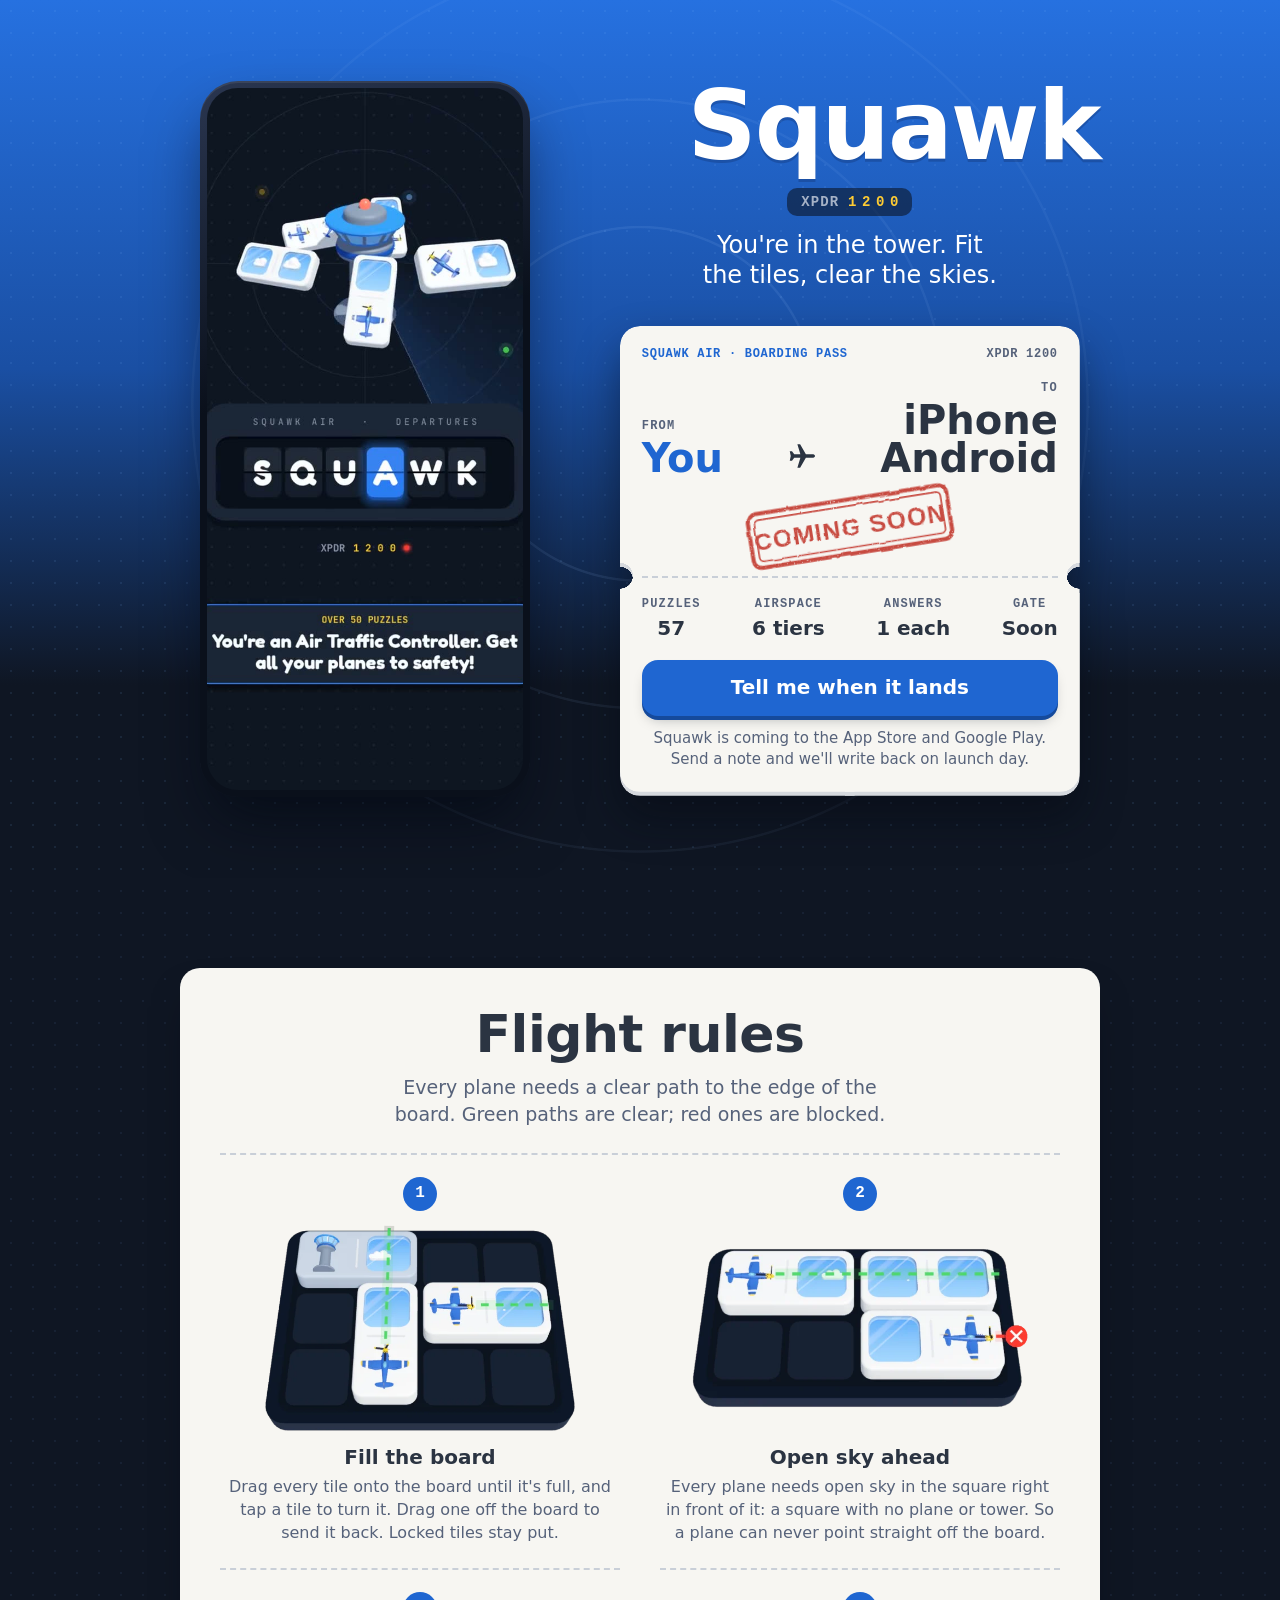
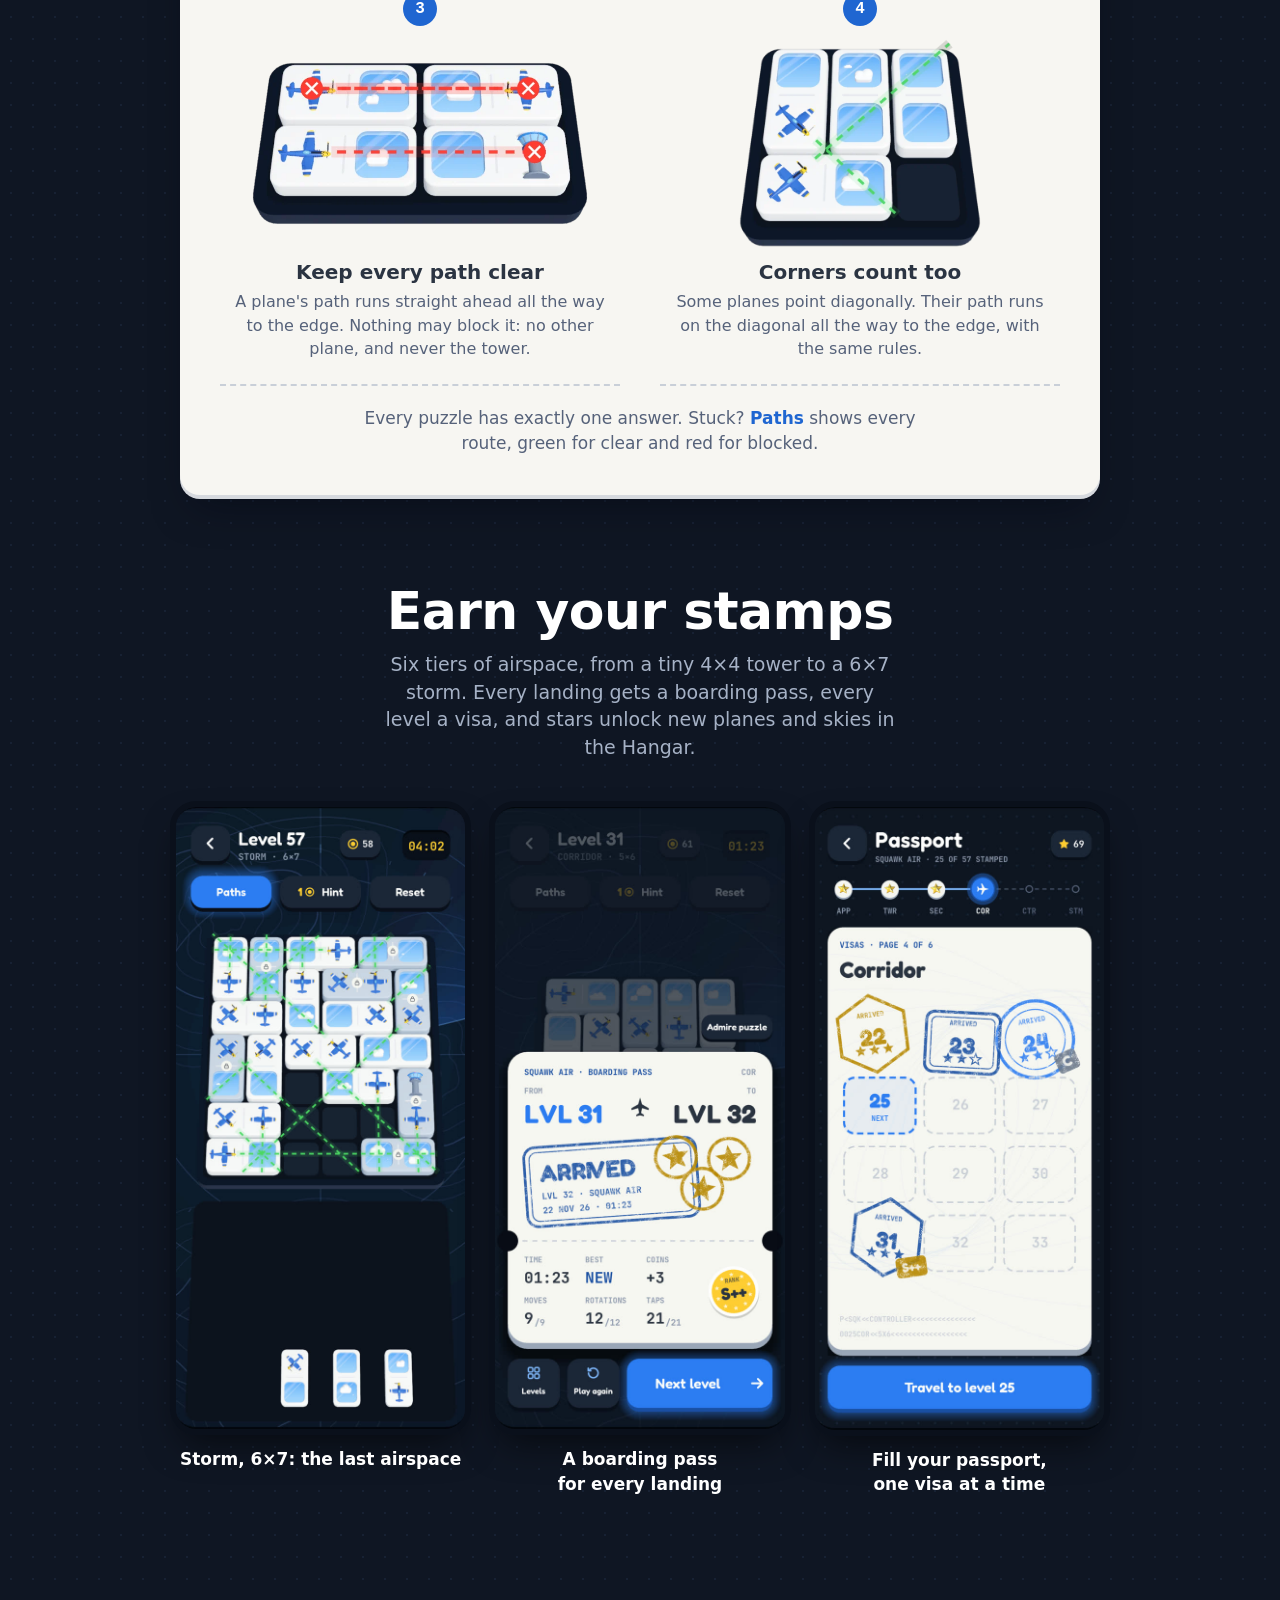
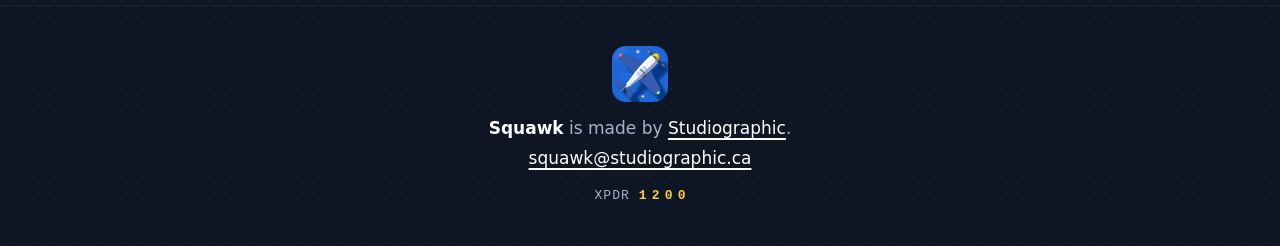
==== index.html @ 1af72576 "Add the Squawk landing page A Squawk Air boarding pass: the app preview playing in a phone, a ticket" ====
<!doctype html>
<html lang="en">
<head>
<meta charset="utf-8">
<meta name="viewport" content="width=device-width, initial-scale=1, viewport-fit=cover">
<title>Squawk · A calm logic puzzle about air traffic</title>
<meta name="description" content="You're the air traffic controller. Fit domino tiles onto the board so every plane has a clear path to the edge. 57 puzzles, each with exactly one answer. Coming soon to iPhone and Android.">
<meta name="theme-color" content="#2671e0">
<meta property="og:title" content="Squawk · Clear the skies">
<meta property="og:description" content="A calm logic puzzle about air traffic. Coming soon to iPhone and Android.">
<meta property="og:image" content="https://squawk.studiographic.ca/media/og.jpg">
<meta property="og:url" content="https://squawk.studiographic.ca/">
<meta name="twitter:card" content="summary_large_image">
<link rel="icon" type="image/png" href="media/favicon.png">
<link rel="apple-touch-icon" href="media/apple-touch-icon.png">
<link rel="preload" href="fonts/Fredoka.ttf" as="font" type="font/ttf" crossorigin>
<link rel="stylesheet" href="style.css?v=11">
<script src="app.js" defer></script>
<!-- Google Analytics (one property for studiographic.ca and its subdomains) -->
<script async src="https://www.googletagmanager.com/gtag/js?id=G-8T5HVX3NTQ"></script>
<script>
  window.dataLayer = window.dataLayer || [];
  function gtag(){dataLayer.push(arguments);}
  gtag('js', new Date());
  gtag('config', 'G-8T5HVX3NTQ');
</script>
</head>
<body>
<svg width="0" height="0" style="position:absolute" aria-hidden="true">
  <symbol id="plane" viewBox="0 0 24 24"><path d="M12 1.6c.9 0 1.4.9 1.4 2.2v5.1l8 4.6v2.2l-8-2.4v4.9l2.4 1.8v1.8L12 21l-3.8.8V20l2.4-1.8v-4.9l-8 2.4v-2.2l8-4.6V3.8c0-1.3.5-2.2 1.4-2.2z"/></symbol>
</svg>

<main>
  <section class="hero" aria-labelledby="title">
    <div class="hero-copy">
      <h1 id="title">Squawk</h1>
      <p class="xpdr" aria-label="Transponder 1200"><span class="xpdr-k">XPDR</span><span class="xpdr-code">1200</span></p>
      <p class="lede">You're in the tower. Fit the tiles, clear&nbsp;the&nbsp;skies.</p>
    </div>

    <figure class="phone">
      <video class="phone-screen" src="media/preview.mp4?v=3" poster="media/poster.jpg?v=3" width="592" height="1284" autoplay muted loop playsinline preload="metadata" aria-label="Squawk being played: tiles dragged onto the board until every plane has a clear path"></video>
    </figure>

    <div class="ticket-wrap">
    <article class="ticket" aria-labelledby="ticket-title">
      <header class="ticket-head">
        <h2 id="ticket-title">Squawk Air · Boarding pass</h2>
        <span>XPDR 1200</span>
      </header>

      <div class="route">
        <div>
          <span class="k">From</span>
          <b class="city">You</b>
        </div>
        <svg class="route-plane" aria-hidden="true"><use href="#plane"/></svg>
        <div class="to">
          <span class="k">To</span>
          <b class="city">iPhone<br>Android</b>
        </div>
      </div>

      <p class="stamp" aria-hidden="true">
        <svg viewBox="0 0 232 70" width="232" height="70">
          <defs>
            <filter id="ink" x="-5%" y="-10%" width="110%" height="120%">
              <feTurbulence type="fractalNoise" baseFrequency="0.85" numOctaves="2" seed="4" result="speck"/>
              <feColorMatrix in="speck" type="matrix" values="0 0 0 0 0  0 0 0 0 0  0 0 0 0 0  0 0 0 -4.5 3.9" result="holes"/>
              <feTurbulence type="fractalNoise" baseFrequency="0.05" numOctaves="2" seed="9" result="rough"/>
              <feDisplacementMap in="SourceGraphic" in2="rough" scale="3.5" xChannelSelector="R" yChannelSelector="G" result="wobble"/>
              <feTurbulence type="fractalNoise" baseFrequency="0.012" numOctaves="1" seed="2" result="pressure"/>
              <feColorMatrix in="pressure" type="matrix" values="0 0 0 0 0  0 0 0 0 0  0 0 0 0 0  0 0 0 1.2 0.6" result="weight"/>
              <feComposite in="wobble" in2="holes" operator="in" result="speckled"/>
              <feComposite in="speckled" in2="weight" operator="in"/>
            </filter>
          </defs>
          <g filter="url(#ink)" fill="none" stroke="#c8352c">
            <rect x="5" y="5" width="222" height="60" rx="9" stroke-width="4.5"/>
            <rect x="12" y="12" width="208" height="46" rx="5" stroke-width="1.8"/>
            <text x="116" y="45" text-anchor="middle" fill="#c8352c" stroke="none" font-family="Fredoka, sans-serif" font-weight="700" font-size="27" letter-spacing="1.5">COMING SOON</text>
          </g>
        </svg>
      </p>

      <dl class="facts">
        <div><dt>Puzzles</dt><dd>57</dd></div>
        <div><dt>Airspace</dt><dd>6 tiers</dd></div>
        <div><dt>Answers</dt><dd>1 each</dd></div>
        <div><dt>Gate</dt><dd>Soon</dd></div>
      </dl>

      <div class="stub">
        <a class="board-btn" href="mailto:squawk@studiographic.ca?subject=Tell%20me%20when%20Squawk%20lands">Tell me when it lands</a>
        <p>Squawk is coming to the App Store and Google Play. Send a note and we'll write back on launch day.</p>
      </div>
    </article>
    </div>
  </section>

  <section class="rules" aria-labelledby="rules-title">
    <div class="rules-card">
    <header class="rules-head">
      <h2 id="rules-title">Flight rules</h2>
    </header>
    <p class="rules-lede">Every plane needs a clear path to the edge of the board. Green paths are clear; red ones are blocked.</p>
    <ol>
      <li>
        <img src="media/howto1.webp?v=2" width="600" height="402" loading="lazy" alt="A small board with three dominoes placed: a locked tower tile, and two planes whose paths run green to the edge">
        <div><h3>Fill the board</h3><p>Drag every tile onto the board until it's full, and tap a tile to turn it. Drag one off the board to send it back. Locked tiles stay put.</p></div>
      </li>
      <li>
        <img src="media/howto2.webp?v=2" width="600" height="290" loading="lazy" alt="One plane with open sky ahead and a green path; another at the board's edge pointing straight off it, marked with a red cross">
        <div><h3>Open sky ahead</h3><p>Every plane needs open sky in the square right in front of it: a square with no plane or tower. So a plane can never point straight off the board.</p></div>
      </li>
      <li>
        <img src="media/howto3.webp?v=2" width="600" height="295" loading="lazy" alt="Two planes facing each other with red paths and crosses, and a plane whose path runs into the tower">
        <div><h3>Keep every path clear</h3><p>A plane's path runs straight ahead all the way to the edge. Nothing may block it: no other plane, and never the tower.</p></div>
      </li>
      <li>
        <img src="media/howto4.webp?v=2" width="600" height="515" loading="lazy" alt="Two planes pointing diagonally, their green paths crossing the board corner to corner">
        <div><h3>Corners count too</h3><p>Some planes point diagonally. Their path runs on the diagonal all the way to the edge, with the same rules.</p></div>
      </li>
    </ol>
    <p class="rules-foot">Every puzzle has exactly one answer. Stuck? <b>Paths</b> shows every route, green for clear and red for blocked.</p>
    </div>
  </section>

  <section class="screens" aria-labelledby="screens-title">
    <h2 id="screens-title">Earn your stamps</h2>
    <p class="screens-lede">Six tiers of airspace, from a tiny 4×4 tower to a 6×7 storm. Every landing gets a boarding pass, every level a visa, and stars unlock new planes and skies in the Hangar.</p>
    <ul>
      <li>
        <img src="media/03_storm.jpg" width="600" height="1290" loading="lazy" alt="Level 57, Storm, a full 6 by 7 board with every path shown in green">
        <p>Storm, 6×7: the last airspace</p>
      </li>
      <li>
        <img src="media/04_win.jpg" width="600" height="1290" loading="lazy" alt="A boarding pass stamped Arrived with three gold stars and a rank of S++">
        <p>A boarding pass for every landing</p>
      </li>
      <li>
        <img src="media/05_passport.jpg" width="600" height="1290" loading="lazy" alt="The passport open at the Corridor page, with visa stamps for the levels flown so far">
        <p>Fill your passport, one visa at a time</p>
      </li>
    </ul>
  </section>
</main>

<footer class="foot">
  <img src="media/icon-192.png" width="56" height="56" alt="">
  <p><b>Squawk</b> is made by <a href="https://studiographic.ca/">Studiographic</a>.</p>
  <p><a href="mailto:squawk@studiographic.ca">squawk@studiographic.ca</a></p>
  <p class="foot-xpdr" aria-label="Transponder 1200">XPDR <span>1200</span></p>
</footer>
</body>
</html>
---- style.css ----
@font-face {
  font-family: "Fredoka";
  src: url("fonts/Fredoka.ttf") format("truetype");
  font-weight: 300 700;
  font-display: swap;
}
@font-face {
  font-family: "JetBrains Mono";
  src: url("fonts/JetBrainsMono.ttf") format("truetype");
  font-weight: 100 800;
  font-display: swap;
}

:root {
  --sky: #2671e0;
  --sky-glow: #3b8af7;
  --deep: #1a4fa3;
  --night: #0f1623;
  --night-deep: #0a101b;
  --slab: #1c2638;
  --ivory: #f7f6f2;
  --ivory-edge: #d6d9de;
  --paper-ink: #2b3442;
  --paper-dim: #56627a;
  --paper-line: #c9cfd8;
  --blue-ink: #1f66d1;
  --text: #ffffff;
  --text-dim: #a6b2c6;
  --gold: #ffcc33;
  --stamp-red: #c8352c;

  --word: "Fredoka", ui-rounded, system-ui, sans-serif;
  --code: "JetBrains Mono", ui-monospace, monospace;
  --ease: cubic-bezier(0.16, 1, 0.3, 1);
  --gutter: clamp(18px, 5vw, 64px);
  color-scheme: dark;
}

* { box-sizing: border-box; }
html { -webkit-text-size-adjust: 100%; scrollbar-color: var(--slab) var(--night); }
body {
  margin: 0;
  font-family: var(--word);
  font-weight: 500;
  font-size: 1.0625rem;
  line-height: 1.45;
  color: var(--text);
  background:
    radial-gradient(rgba(128, 184, 255, 0.07) 1.4px, transparent 1.5px) 0 0 / 22px 22px,
    var(--night);
}
::selection { background: var(--gold); color: var(--night); }
h1, h2, h3, p, dl, dd, ol, ul, figure { margin: 0; padding: 0; }
img, video { display: block; max-width: 100%; height: auto; }
a { color: inherit; text-underline-offset: 0.22em; text-decoration-thickness: 1.5px; }
a:focus-visible { outline: 3px solid var(--gold); outline-offset: 4px; border-radius: 6px; }

/* ---------- Hero: sky over the radar, phone, ticket ---------- */

.hero {
  position: relative;
  display: grid;
  justify-items: center;
  padding: clamp(40px, 7vh, 72px) var(--gutter) clamp(56px, 9vh, 96px);
  background:
    radial-gradient(circle at 50% 46%, transparent 0 22%, rgba(160, 200, 255, 0.10) 22.1% 22.3%, transparent 22.4% 38%, rgba(160, 200, 255, 0.08) 38.1% 38.3%, transparent 38.4% 56%, rgba(160, 200, 255, 0.06) 56.1% 56.3%, transparent 56.4%),
    radial-gradient(rgba(128, 184, 255, 0.10) 1.4px, transparent 1.5px) 0 0 / 22px 22px,
    linear-gradient(180deg, var(--sky) 0%, var(--deep) 42%, var(--night) 78%);
  overflow: hidden;
}

.hero-copy { text-align: center; max-width: 30ch; }
h1 {
  font-size: clamp(3.75rem, 2.6rem + 5vw, 6rem);
  font-weight: 700;
  line-height: 0.95;
  letter-spacing: -0.02em;
  text-shadow: 0 3px 0 rgba(10, 30, 80, 0.25);
}
.lede {
  margin-top: 14px;
  font-size: clamp(1.25rem, 1.1rem + 0.6vw, 1.5rem);
  font-weight: 500;
  line-height: 1.25;
  text-wrap: balance;
}

.phone {
  margin-top: clamp(28px, 5vh, 44px);
  width: min(270px, 68vw);
  aspect-ratio: 592 / 1284;
  padding: 7px;
  border-radius: 38px;
  background: linear-gradient(160deg, #2a3650, var(--night-deep) 40%);
  box-shadow: 0 2px 0 rgba(255, 255, 255, 0.08) inset, 0 30px 60px -10px rgba(2, 6, 16, 0.6);
}
.phone-screen {
  width: 100%;
  height: 100%;
  object-fit: cover;
  border-radius: 31px;
  background: var(--night);
}

/* The ticket: the same Squawk Air boarding pass the game hands you after a win */
.ticket-wrap {
  position: relative;
  z-index: 1;
  width: min(100%, 460px);
  margin-top: -72px;
  filter: drop-shadow(0 4px 0 var(--ivory-edge)) drop-shadow(0 22px 22px rgba(2, 6, 16, 0.45));
}
.ticket {
  --notch-y: 62%;
  position: relative;
  padding: 20px 22px 22px;
  color: var(--paper-ink);
  background: var(--ivory);
  border-radius: 20px;
  -webkit-mask: radial-gradient(circle 13px at 0 var(--notch-y), transparent 98%, #000) left / 51% 100% no-repeat,
                radial-gradient(circle 13px at 100% var(--notch-y), transparent 98%, #000) right / 51% 100% no-repeat;
          mask: radial-gradient(circle 13px at 0 var(--notch-y), transparent 98%, #000) left / 51% 100% no-repeat,
                radial-gradient(circle 13px at 100% var(--notch-y), transparent 98%, #000) right / 51% 100% no-repeat;
}
.ticket-head {
  display: flex;
  justify-content: space-between;
  gap: 12px;
  white-space: nowrap;
  font-family: var(--code);
  font-size: 0.75rem;
  font-weight: 700;
  letter-spacing: 0.06em;
  text-transform: uppercase;
  color: var(--blue-ink);
}
.ticket-head h2 { font: inherit; }
.ticket-head span { color: var(--paper-dim); }

.route {
  display: grid;
  grid-template-columns: auto 1fr auto;
  align-items: end;
  gap: 12px;
  margin-top: 16px;
}
.k, .facts dt {
  display: block;
  font-family: var(--code);
  font-size: 0.75rem;
  font-weight: 700;
  letter-spacing: 0.1em;
  text-transform: uppercase;
  color: var(--paper-dim);
}
.city {
  display: block;
  margin-top: 4px;
  font-size: clamp(2rem, 1.6rem + 1.6vw, 2.5rem);
  font-weight: 700;
  line-height: 0.95;
  color: var(--blue-ink);
}
.to { text-align: right; }
.to .city { color: var(--paper-ink); }
.route-plane {
  justify-self: center;
  width: 30px;
  height: 30px;
  margin-bottom: 6px;
  fill: var(--paper-ink);
  transform: rotate(90deg);
}

.stamp {
  display: flex;
  justify-content: center;
  margin: 18px 0 -4px;
  pointer-events: none;
}
.stamp svg {
  display: block;
  width: 210px;
  height: auto;
  overflow: visible;
  transform: rotate(-9deg);
  opacity: 0.9;
  mix-blend-mode: multiply;
}

.facts {
  display: grid;
  grid-template-columns: 1fr 1fr;
  gap: 14px 14px;
  margin-top: 22px;
  padding-top: 18px;
  border-top: 2px dashed var(--paper-line);
}
.facts dd {
  margin-top: 2px;
  font-size: 1.25rem;
  font-weight: 600;
  line-height: 1.2;
  color: var(--paper-ink);
}
@media (min-width: 420px) {
  .facts { grid-template-columns: repeat(4, auto); justify-content: space-between; }
}

.stub { margin-top: 20px; }
.board-btn {
  display: flex;
  justify-content: center;
  align-items: center;
  gap: 10px;
  min-height: 56px;
  padding: 12px 20px;
  border-radius: 16px;
  background: var(--blue-ink);
  color: #fff;
  font-size: 1.25rem;
  font-weight: 600;
  text-decoration: none;
  box-shadow: 0 4px 0 #154a9c, 0 8px 14px -6px rgba(15, 22, 35, 0.35);
  transition: transform 220ms var(--ease), box-shadow 220ms var(--ease), background-color 220ms var(--ease);
}
.board-btn:hover { background: #2a73e0; }
.board-btn:active { transform: translateY(3px); box-shadow: 0 1px 0 #154a9c, 0 3px 8px -6px rgba(15, 22, 35, 0.35); }
.board-btn:focus-visible { outline-color: var(--blue-ink); }
.stub p {
  margin-top: 12px;
  font-size: 0.9375rem;
  line-height: 1.4;
  color: var(--paper-dim);
  text-wrap: pretty;
}

/* ---------- Flight rules ---------- */

.rules, .screens {
  padding: clamp(64px, 10vh, 112px) var(--gutter) 0;
  max-width: 1120px;
  margin: 0 auto;
}
.rules h2, .screens h2 {
  font-size: clamp(2.25rem, 1.8rem + 2vw, 3.25rem);
  font-weight: 700;
  line-height: 1;
  letter-spacing: -0.01em;
}
.rules-lede, .screens-lede {
  margin-top: 14px;
  max-width: 44ch;
  font-size: 1.1875rem;
  color: var(--text-dim);
  text-wrap: pretty;
}

/* The flight rules ride on the same ivory stock as the ticket */
.rules-card {
  max-width: 920px;
  padding: clamp(22px, 4vw, 40px);
  border-radius: 20px;
  background: var(--ivory);
  color: var(--paper-ink);
  box-shadow: 0 4px 0 var(--ivory-edge), 0 22px 40px -16px rgba(2, 6, 16, 0.55);
}
.rules-card { text-align: center; }
.rules-head {
  display: flex;
  justify-content: center;
}
.rules-card .rules-lede { margin-inline: auto; color: var(--paper-dim); }
.rules ol {
  list-style: none;
  counter-reset: rule;
  display: grid;
  margin-top: 24px;
  border-top: 2px dashed var(--paper-line);
}
.rules li {
  counter-increment: rule;
  position: relative;
  display: grid;
  grid-template-rows: auto auto 1fr;
  justify-items: center;
  align-content: start;
  row-gap: 12px;
  padding: 22px 0 24px;
  border-bottom: 2px dashed var(--paper-line);
}
.rules li::before {
  content: counter(rule);
  display: grid;
  place-items: center;
  width: 34px;
  height: 34px;
  border-radius: 50%;
  background: var(--blue-ink);
  color: #fff;
  font-family: var(--code);
  font-weight: 700;
  font-size: 1rem;
}
/* Every board sits in the same size box, so titles line up across a row */
.rules li img {
  width: 100%;
  max-width: 300px;
  height: 180px;
  object-fit: contain;
  object-position: center;
}
.rules li div { max-width: 36ch; }
.rules h3 { font-size: 1.25rem; font-weight: 600; line-height: 1.2; color: var(--paper-ink); }
.rules li p { margin-top: 6px; color: var(--paper-dim); font-size: 1rem; text-wrap: pretty; }
.rules-foot { margin: 20px auto 0; max-width: 56ch; color: var(--paper-dim); }
.rules-foot b { color: var(--blue-ink); font-weight: 600; }

/* ---------- Screens ---------- */

.screens ul {
  list-style: none;
  display: grid;
  grid-auto-flow: column;
  grid-auto-columns: min(66vw, 260px);
  gap: 18px;
  margin: 32px calc(var(--gutter) * -1) 0;
  padding: 0 var(--gutter) 8px;
  overflow-x: auto;
  scroll-snap-type: x mandatory;
  scroll-padding-inline: var(--gutter);
  scrollbar-width: none;
}
.screens ul::-webkit-scrollbar { display: none; }
.screens li { scroll-snap-align: start; }
.screens img {
  width: 100%;
  border-radius: 26px;
  border: 6px solid var(--night-deep);
  box-shadow: 0 18px 36px -12px rgba(0, 0, 0, 0.6);
}
.screens li p { margin-top: 12px; font-weight: 600; text-wrap: balance; }

/* ---------- Footer ---------- */

.foot {
  display: grid;
  justify-items: center;
  gap: 6px;
  margin-top: clamp(72px, 12vh, 128px);
  padding: 40px var(--gutter) calc(40px + env(safe-area-inset-bottom));
  text-align: center;
  color: var(--text-dim);
  border-top: 1px solid var(--slab);
}
.foot img { border-radius: 14px; margin-bottom: 8px; }
.foot b { color: var(--text); font-weight: 600; }
.foot a { color: var(--text); }

/* ---------- Wider screens: phone left, ticket right ---------- */

@media (min-width: 900px) {
  .hero {
    grid-template-columns: auto minmax(0, 460px);
    grid-template-rows: auto 1fr;
    justify-content: center;
    align-items: start;
    column-gap: clamp(48px, 7vw, 112px);
    padding-top: clamp(56px, 9vh, 96px);
  }
  .phone { grid-column: 1; grid-row: 1 / 3; margin-top: 0; width: min(330px, 30vw); }
  .hero-copy { grid-column: 2; justify-self: center; text-align: center; align-self: end; }
  .ticket-wrap { grid-column: 2; margin-top: 36px; }

  .rules ol { grid-template-columns: 1fr 1fr; column-gap: 40px; }
  .rules li img { height: 210px; max-width: 340px; }

  .screens ul { grid-auto-flow: initial; grid-template-columns: repeat(3, 1fr); max-width: 940px; margin: 40px auto 0; padding: 0; overflow: visible; }
}

/* ---------- Motion: the stamp thumps down once ---------- */

.js .ticket.pre .stamp svg { opacity: 0; transform: rotate(-16deg) scale(1.7); }
.js .ticket.stamped .stamp svg {
  animation: thump 520ms var(--ease) both;
}
@keyframes thump {
  0%   { opacity: 0; transform: rotate(-16deg) scale(1.7); filter: blur(2px); }
  55%  { opacity: 0.95; transform: rotate(-8deg) scale(0.96); filter: blur(0); }
  100% { opacity: 0.88; transform: rotate(-9deg) scale(1); }
}
.js .ticket.stamped { animation: jolt 380ms 260ms var(--ease) both; }
@keyframes jolt {
  0% { translate: 0 0; } 30% { translate: 0 3px; } 100% { translate: 0 0; }
}

@media (prefers-reduced-motion: reduce) {
  .js .ticket.pre .stamp svg { opacity: 0.88; transform: rotate(-9deg); }
  .js .ticket.stamped, .js .ticket.stamped .stamp svg { animation: none; }
  .board-btn { transition: none; }
}

/* ---------- Everything reads centered ---------- */
.stub p, .facts div { text-align: center; }
.screens { text-align: center; }
.screens-lede { margin-inline: auto; }
.rules-card { margin-inline: auto; }

/* Transponder readout under the title, as on the game's title screen */
.xpdr {
  display: inline-flex;
  align-items: center;
  gap: 0.7em;
  margin-top: 16px;
  padding: 7px 14px;
  border-radius: 10px;
  background: rgba(10, 16, 27, 0.55);
  font-family: var(--code);
  font-size: 0.875rem;
  font-weight: 700;
  line-height: 1;
}
.xpdr-k { color: var(--text-dim); letter-spacing: 0.08em; margin-right: -0.08em; }
/* Wide tracking leaves a gap after the last digit: pull it back so the chip stays centered */
.xpdr-code { color: var(--gold); letter-spacing: 0.4em; margin-right: -0.4em; }
.lede { margin-top: 14px; }
.foot-xpdr { white-space: nowrap; margin-top: 10px; font-family: var(--code); font-size: 0.8125rem; letter-spacing: 0.08em; }
.foot-xpdr span { color: var(--gold); font-weight: 700; letter-spacing: 0.4em; margin-right: -0.4em; }
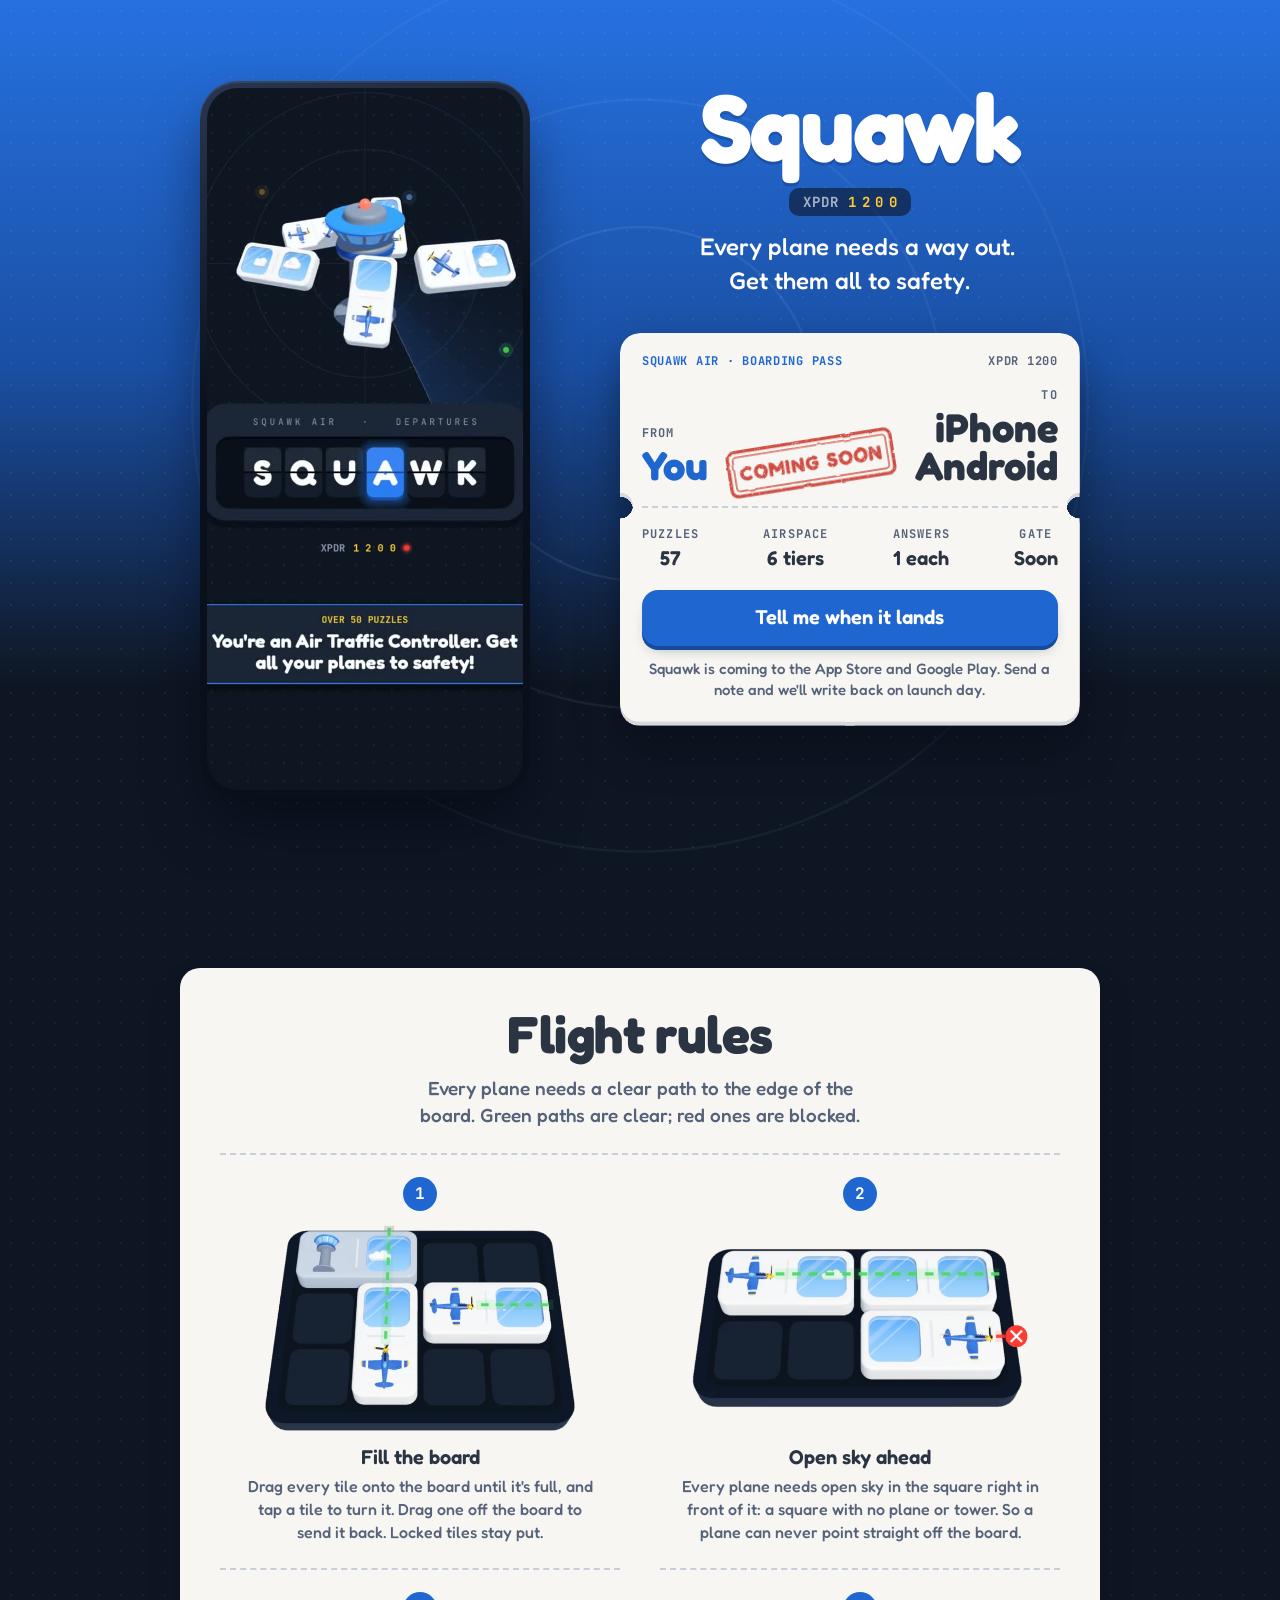
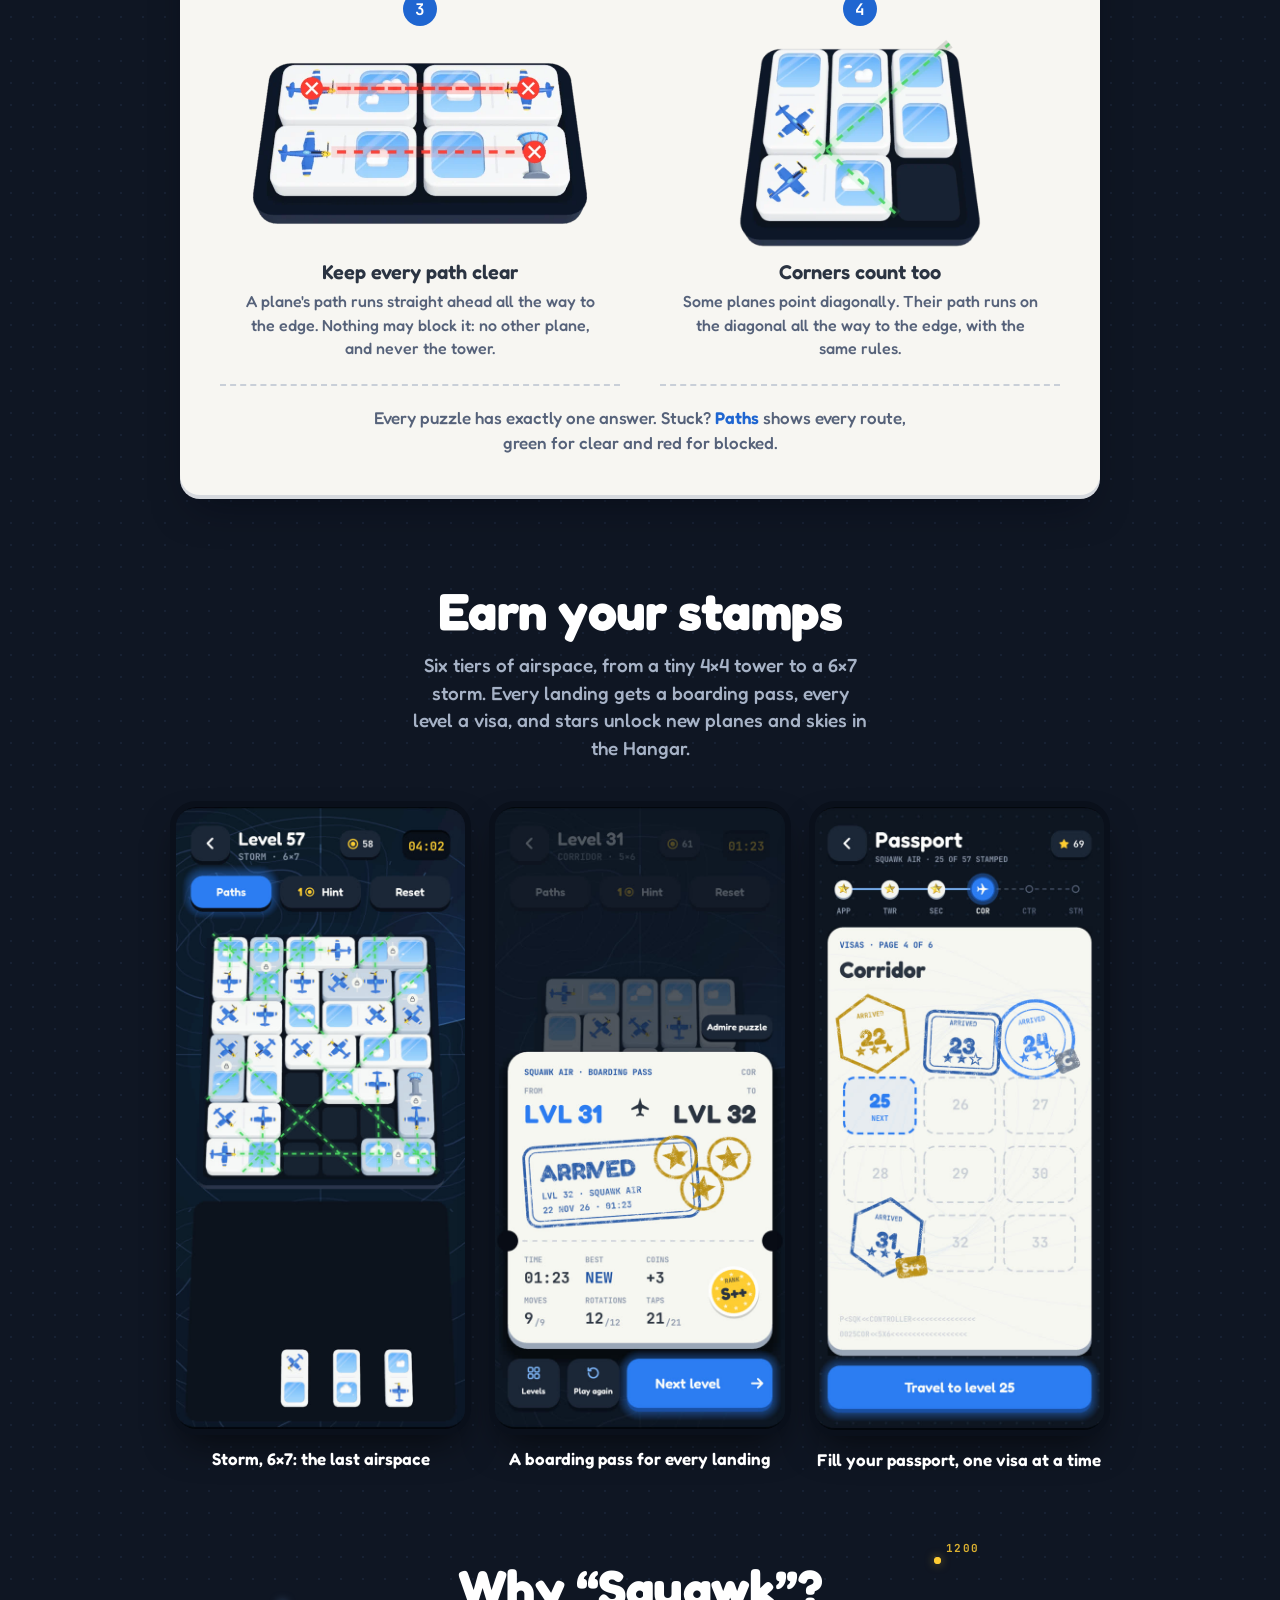
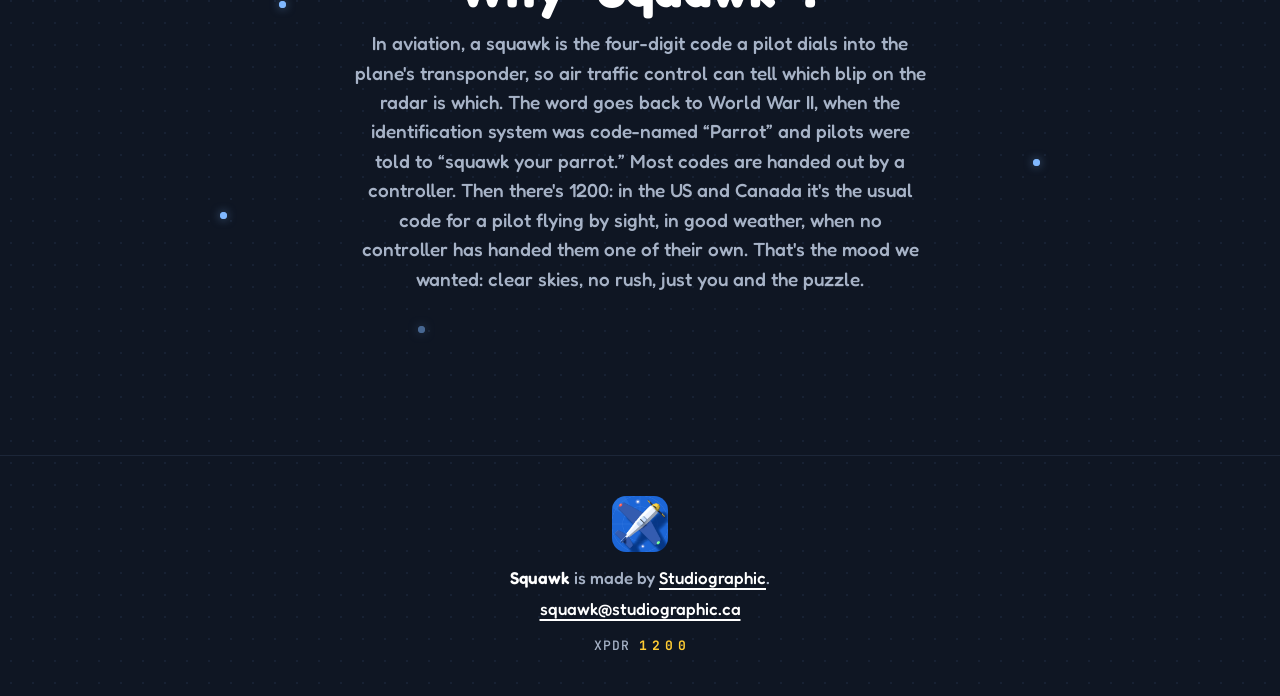
==== commit d1c88f1f: "Add a Why Squawk section with radar blips Explains the name, the WWII Parrot origin and code 1200 (c" ====
--- a/index.html
+++ b/index.html
@@ -14,7 +14,7 @@
 <link rel="icon" type="image/png" href="media/favicon.png">
 <link rel="apple-touch-icon" href="media/apple-touch-icon.png">
 <link rel="preload" href="fonts/Fredoka.ttf" as="font" type="font/ttf" crossorigin>
-<link rel="stylesheet" href="style.css?v=11">
+<link rel="stylesheet" href="style.css?v=18">
 <script src="app.js" defer></script>
 <!-- Google Analytics (one property for studiographic.ca and its subdomains) -->
 <script async src="https://www.googletagmanager.com/gtag/js?id=G-8T5HVX3NTQ"></script>
@@ -35,14 +35,14 @@
     <div class="hero-copy">
       <h1 id="title">Squawk</h1>
       <p class="xpdr" aria-label="Transponder 1200"><span class="xpdr-k">XPDR</span><span class="xpdr-code">1200</span></p>
-      <p class="lede">You're in the tower. Fit the tiles, clear&nbsp;the&nbsp;skies.</p>
+      <p class="lede"><span class="nw">Every plane needs a way out.</span> <span class="nw">Get them all to safety.</span></p>
     </div>
 
     <figure class="phone">
       <video class="phone-screen" src="media/preview.mp4?v=3" poster="media/poster.jpg?v=3" width="592" height="1284" autoplay muted loop playsinline preload="metadata" aria-label="Squawk being played: tiles dragged onto the board until every plane has a clear path"></video>
     </figure>
 
-    <div class="ticket-wrap">
+    <div class="ticket-wrap" data-impeccable-ignore="hard-offset-shadow">
     <article class="ticket" aria-labelledby="ticket-title">
       <header class="ticket-head">
         <h2 id="ticket-title">Squawk Air · Boarding pass</h2>
@@ -54,34 +54,35 @@
           <span class="k">From</span>
           <b class="city">You</b>
         </div>
-        <svg class="route-plane" aria-hidden="true"><use href="#plane"/></svg>
+        <div class="route-mid">
+          <svg class="route-plane" aria-hidden="true"><use href="#plane"/></svg>
+          <p class="stamp" aria-hidden="true">
+            <svg viewBox="0 0 232 70" width="232" height="70">
+              <defs>
+                <filter id="ink" x="-5%" y="-10%" width="110%" height="120%">
+                  <feTurbulence type="fractalNoise" baseFrequency="0.85" numOctaves="2" seed="4" result="speck"/>
+                  <feColorMatrix in="speck" type="matrix" values="0 0 0 0 0  0 0 0 0 0  0 0 0 0 0  0 0 0 -4.5 3.9" result="holes"/>
+                  <feTurbulence type="fractalNoise" baseFrequency="0.05" numOctaves="2" seed="9" result="rough"/>
+                  <feDisplacementMap in="SourceGraphic" in2="rough" scale="3.5" xChannelSelector="R" yChannelSelector="G" result="wobble"/>
+                  <feTurbulence type="fractalNoise" baseFrequency="0.012" numOctaves="1" seed="2" result="pressure"/>
+                  <feColorMatrix in="pressure" type="matrix" values="0 0 0 0 0  0 0 0 0 0  0 0 0 0 0  0 0 0 1.2 0.6" result="weight"/>
+                  <feComposite in="wobble" in2="holes" operator="in" result="speckled"/>
+                  <feComposite in="speckled" in2="weight" operator="in"/>
+                </filter>
+              </defs>
+              <g filter="url(#ink)" fill="none" stroke="#c8352c">
+                <rect x="5" y="5" width="222" height="60" rx="9" stroke-width="4.5"/>
+                <rect x="12" y="12" width="208" height="46" rx="5" stroke-width="1.8"/>
+                <text x="116" y="45" text-anchor="middle" fill="#c8352c" stroke="none" font-family="Fredoka, sans-serif" font-weight="700" font-size="27" letter-spacing="1.5">COMING SOON</text>
+              </g>
+            </svg>
+          </p>
+        </div>
         <div class="to">
           <span class="k">To</span>
           <b class="city">iPhone<br>Android</b>
         </div>
       </div>
-
-      <p class="stamp" aria-hidden="true">
-        <svg viewBox="0 0 232 70" width="232" height="70">
-          <defs>
-            <filter id="ink" x="-5%" y="-10%" width="110%" height="120%">
-              <feTurbulence type="fractalNoise" baseFrequency="0.85" numOctaves="2" seed="4" result="speck"/>
-              <feColorMatrix in="speck" type="matrix" values="0 0 0 0 0  0 0 0 0 0  0 0 0 0 0  0 0 0 -4.5 3.9" result="holes"/>
-              <feTurbulence type="fractalNoise" baseFrequency="0.05" numOctaves="2" seed="9" result="rough"/>
-              <feDisplacementMap in="SourceGraphic" in2="rough" scale="3.5" xChannelSelector="R" yChannelSelector="G" result="wobble"/>
-              <feTurbulence type="fractalNoise" baseFrequency="0.012" numOctaves="1" seed="2" result="pressure"/>
-              <feColorMatrix in="pressure" type="matrix" values="0 0 0 0 0  0 0 0 0 0  0 0 0 0 0  0 0 0 1.2 0.6" result="weight"/>
-              <feComposite in="wobble" in2="holes" operator="in" result="speckled"/>
-              <feComposite in="speckled" in2="weight" operator="in"/>
-            </filter>
-          </defs>
-          <g filter="url(#ink)" fill="none" stroke="#c8352c">
-            <rect x="5" y="5" width="222" height="60" rx="9" stroke-width="4.5"/>
-            <rect x="12" y="12" width="208" height="46" rx="5" stroke-width="1.8"/>
-            <text x="116" y="45" text-anchor="middle" fill="#c8352c" stroke="none" font-family="Fredoka, sans-serif" font-weight="700" font-size="27" letter-spacing="1.5">COMING SOON</text>
-          </g>
-        </svg>
-      </p>
 
       <dl class="facts">
         <div><dt>Puzzles</dt><dd>57</dd></div>
@@ -91,7 +92,7 @@
       </dl>
 
       <div class="stub">
-        <a class="board-btn" href="mailto:squawk@studiographic.ca?subject=Tell%20me%20when%20Squawk%20lands">Tell me when it lands</a>
+        <a class="board-btn" data-impeccable-ignore="hard-offset-shadow" href="mailto:squawk@studiographic.ca?subject=Tell%20me%20when%20Squawk%20lands">Tell me when it lands</a>
         <p>Squawk is coming to the App Store and Google Play. Send a note and we'll write back on launch day.</p>
       </div>
     </article>
@@ -99,7 +100,7 @@
   </section>
 
   <section class="rules" aria-labelledby="rules-title">
-    <div class="rules-card">
+    <div class="rules-card" data-impeccable-ignore="hard-offset-shadow cramped-padding">
     <header class="rules-head">
       <h2 id="rules-title">Flight rules</h2>
     </header>
@@ -144,6 +145,17 @@
       </li>
     </ul>
   </section>
+  <section class="why" aria-labelledby="why-title">
+    <div class="why-blips" aria-hidden="true">
+      <span class="blip" data-impeccable-ignore="dark-glow" style="--x:9%;--y:3%;--xw:14%;--yw:22%;--d:0s"></span>
+      <span class="blip blip-gold" data-impeccable-ignore="dark-glow" style="--x:84%;--y:5%;--xw:80%;--yw:12%;--d:1.2s"><span class="blip-tag">1200</span></span>
+      <span class="blip" data-impeccable-ignore="dark-glow" style="--x:20%;--y:97%;--xw:8%;--yw:70%;--d:2.1s"></span>
+      <span class="blip" data-impeccable-ignore="dark-glow" style="--x:70%;--y:99%;--xw:90%;--yw:58%;--d:0.6s"></span>
+      <span class="blip blip-faint" data-impeccable-ignore="dark-glow" style="--x:46%;--y:2%;--xw:28%;--yw:96%;--d:2.8s"></span>
+    </div>
+    <h2 id="why-title">Why &ldquo;Squawk&rdquo;?</h2>
+    <p class="why-text">In aviation, a squawk is the four-digit code a pilot dials into the plane's transponder, so air traffic control can tell which blip on the radar is which. The word goes back to World War&nbsp;II, when the identification system was code-named &ldquo;Parrot&rdquo; and pilots were told to &ldquo;squawk your parrot.&rdquo; Most codes are handed out by a controller. Then there's 1200: in the US and Canada it's the usual code for a pilot flying by sight, in good weather, when no controller has handed them one of their own. That's the mood we wanted: clear skies, no rush, just you and the&nbsp;puzzle.</p>
+  </section>
 </main>
 
 <footer class="foot">
--- a/style.css
+++ b/style.css
@@ -81,7 +81,7 @@
   margin-top: 14px;
   font-size: clamp(1.25rem, 1.1rem + 0.6vw, 1.5rem);
   font-weight: 500;
-  line-height: 1.25;
+  line-height: 1.4;
   text-wrap: balance;
 }
 
@@ -107,7 +107,7 @@
   position: relative;
   z-index: 1;
   width: min(100%, 460px);
-  margin-top: -72px;
+  margin-top: clamp(32px, 5vh, 44px);
   filter: drop-shadow(0 4px 0 var(--ivory-edge)) drop-shadow(0 22px 22px rgba(2, 6, 16, 0.45));
 }
 .ticket {
@@ -163,8 +163,13 @@
 }
 .to { text-align: right; }
 .to .city { color: var(--paper-ink); }
+.route-mid {
+  position: relative;
+  display: grid;
+  justify-items: center;
+}
 .route-plane {
-  justify-self: center;
+  visibility: hidden; /* the stamp takes the plane's place */
   width: 30px;
   height: 30px;
   margin-bottom: 6px;
@@ -173,14 +178,16 @@
 }
 
 .stamp {
-  display: flex;
-  justify-content: center;
-  margin: 18px 0 -4px;
+  position: absolute;
+  z-index: 1;
+  left: 50%;
+  top: calc(100% - 21px);
+  translate: -50% -50%;
   pointer-events: none;
 }
 .stamp svg {
   display: block;
-  width: 210px;
+  width: clamp(132px, 36vw, 172px);
   height: auto;
   overflow: visible;
   transform: rotate(-9deg);
@@ -237,18 +244,18 @@
 
 /* ---------- Flight rules ---------- */
 
-.rules, .screens {
+.rules, .screens, .why {
   padding: clamp(64px, 10vh, 112px) var(--gutter) 0;
   max-width: 1120px;
   margin: 0 auto;
 }
-.rules h2, .screens h2 {
+.rules h2, .screens h2, .why h2 {
   font-size: clamp(2.25rem, 1.8rem + 2vw, 3.25rem);
   font-weight: 700;
   line-height: 1;
   letter-spacing: -0.01em;
 }
-.rules-lede, .screens-lede {
+.rules-lede, .screens-lede, .why-text {
   margin-top: 14px;
   max-width: 44ch;
   font-size: 1.1875rem;
@@ -402,7 +409,8 @@
 
 /* ---------- Everything reads centered ---------- */
 .stub p, .facts div { text-align: center; }
-.screens { text-align: center; }
+.screens, .why { text-align: center; }
+.why-text { max-width: 52ch; margin-inline: auto; line-height: 1.55; }
 .screens-lede { margin-inline: auto; }
 .rules-card { margin-inline: auto; }
 
@@ -426,3 +434,51 @@
 .lede { margin-top: 14px; }
 .foot-xpdr { white-space: nowrap; margin-top: 10px; font-family: var(--code); font-size: 0.8125rem; letter-spacing: 0.08em; }
 .foot-xpdr span { color: var(--gold); font-weight: 700; letter-spacing: 0.4em; margin-right: -0.4em; }
+@media (min-width: 360px) { .nw { white-space: nowrap; } }
+
+/* ---------- Why Squawk: a few contacts on the scope ---------- */
+.why { position: relative; isolation: isolate; padding-bottom: clamp(36px, 6vh, 64px); }
+.why-blips { position: absolute; inset: clamp(24px, 4vh, 48px) var(--gutter) 0; z-index: -1; pointer-events: none; }
+.blip {
+  position: absolute;
+  left: var(--x);
+  top: var(--y);
+  width: 7px;
+  height: 7px;
+  margin: -3.5px 0 0 -3.5px;
+  border-radius: 50%;
+  background: #80b8ff;
+  color: #80b8ff;
+  box-shadow: 0 0 10px rgba(128, 184, 255, 0.55);
+}
+.blip::after {
+  content: "";
+  position: absolute;
+  inset: 0;
+  border-radius: 50%;
+  border: 1px solid currentColor;
+  animation: ping 4s var(--d, 0s) infinite cubic-bezier(0.16, 1, 0.3, 1);
+}
+.blip-gold { background: var(--gold); color: var(--gold); box-shadow: 0 0 10px rgba(255, 204, 51, 0.5); }
+.blip-faint { opacity: 0.5; }
+.blip-tag {
+  position: absolute;
+  left: 12px;
+  top: -16px;
+  font-family: var(--code);
+  font-size: 0.6875rem;
+  font-weight: 700;
+  letter-spacing: 0.12em;
+  color: var(--gold);
+  opacity: 0.85;
+}
+@keyframes ping {
+  0%   { transform: scale(1); opacity: 0.8; }
+  70%, 100% { transform: scale(5.5); opacity: 0; }
+}
+@media (min-width: 900px) {
+  .blip { left: var(--xw, var(--x)); top: var(--yw, var(--y)); }
+}
+@media (prefers-reduced-motion: reduce) {
+  .blip::after { animation: none; opacity: 0; }
+}
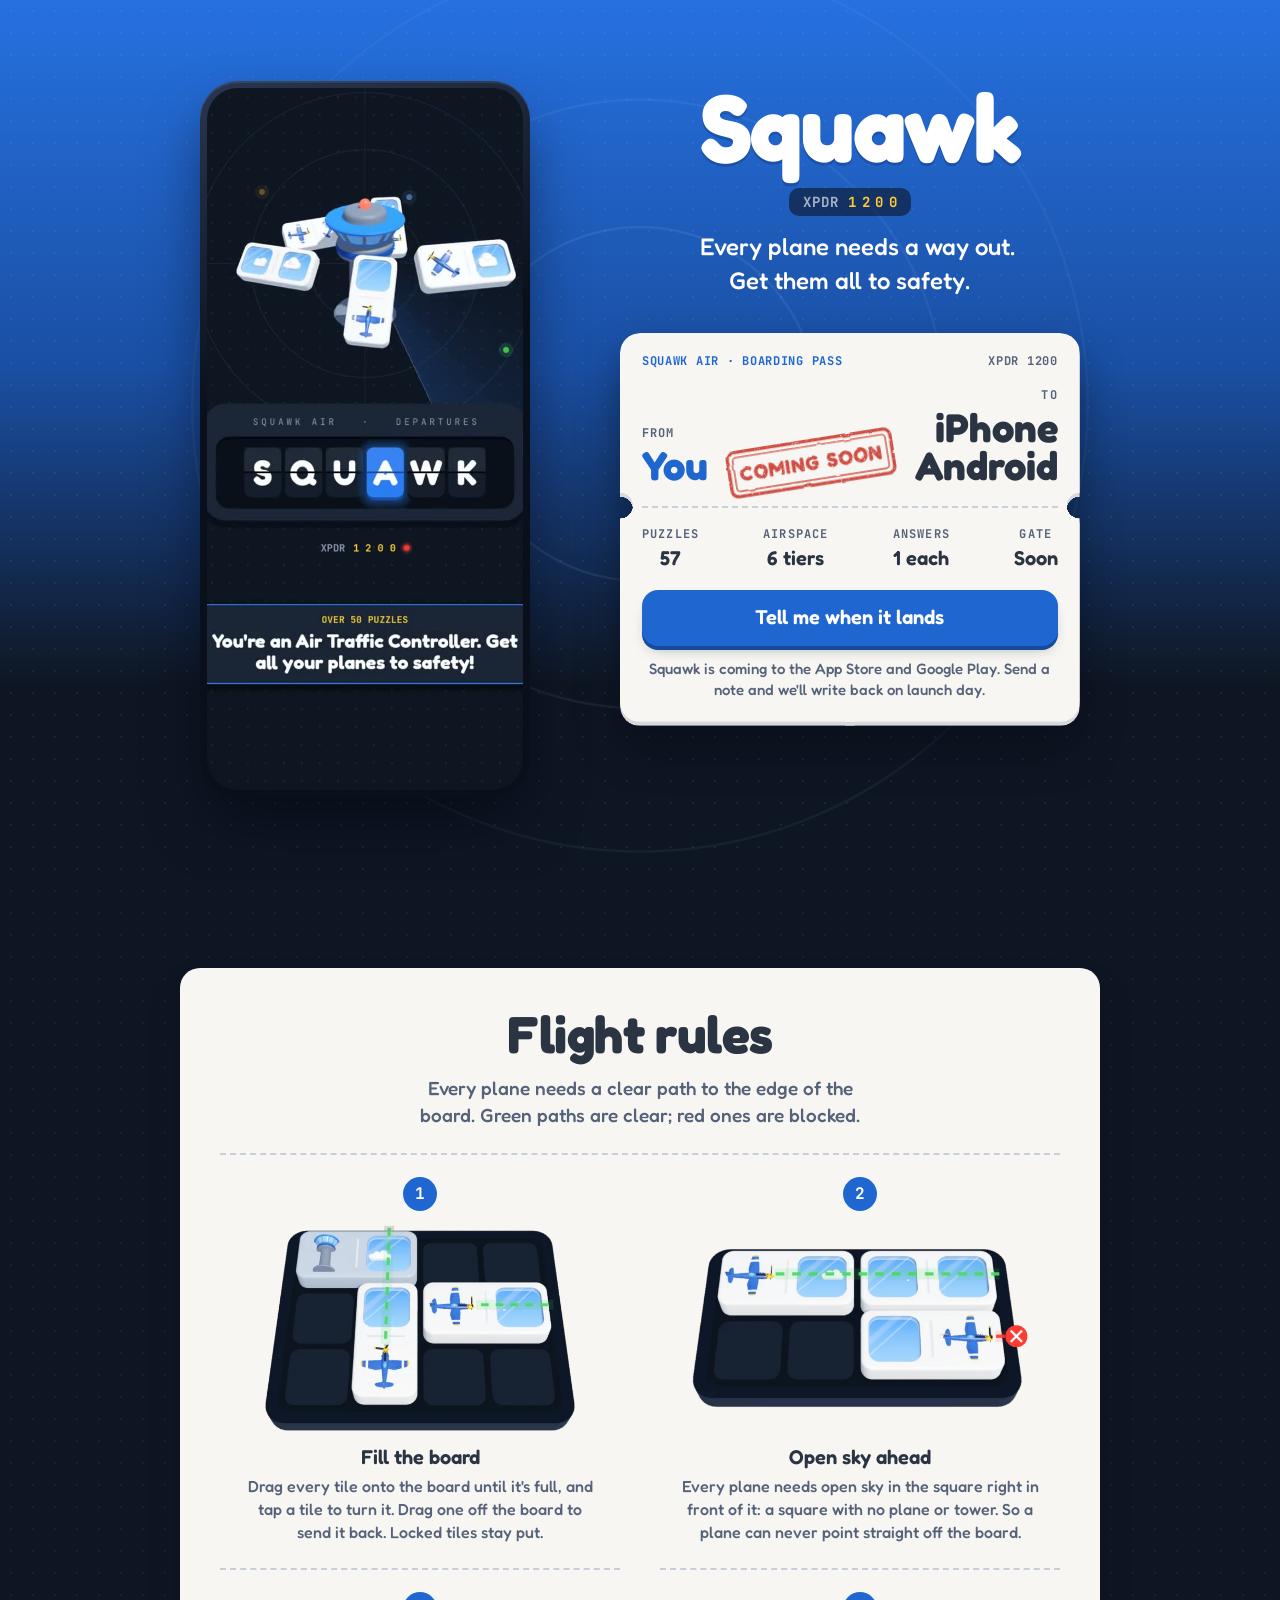
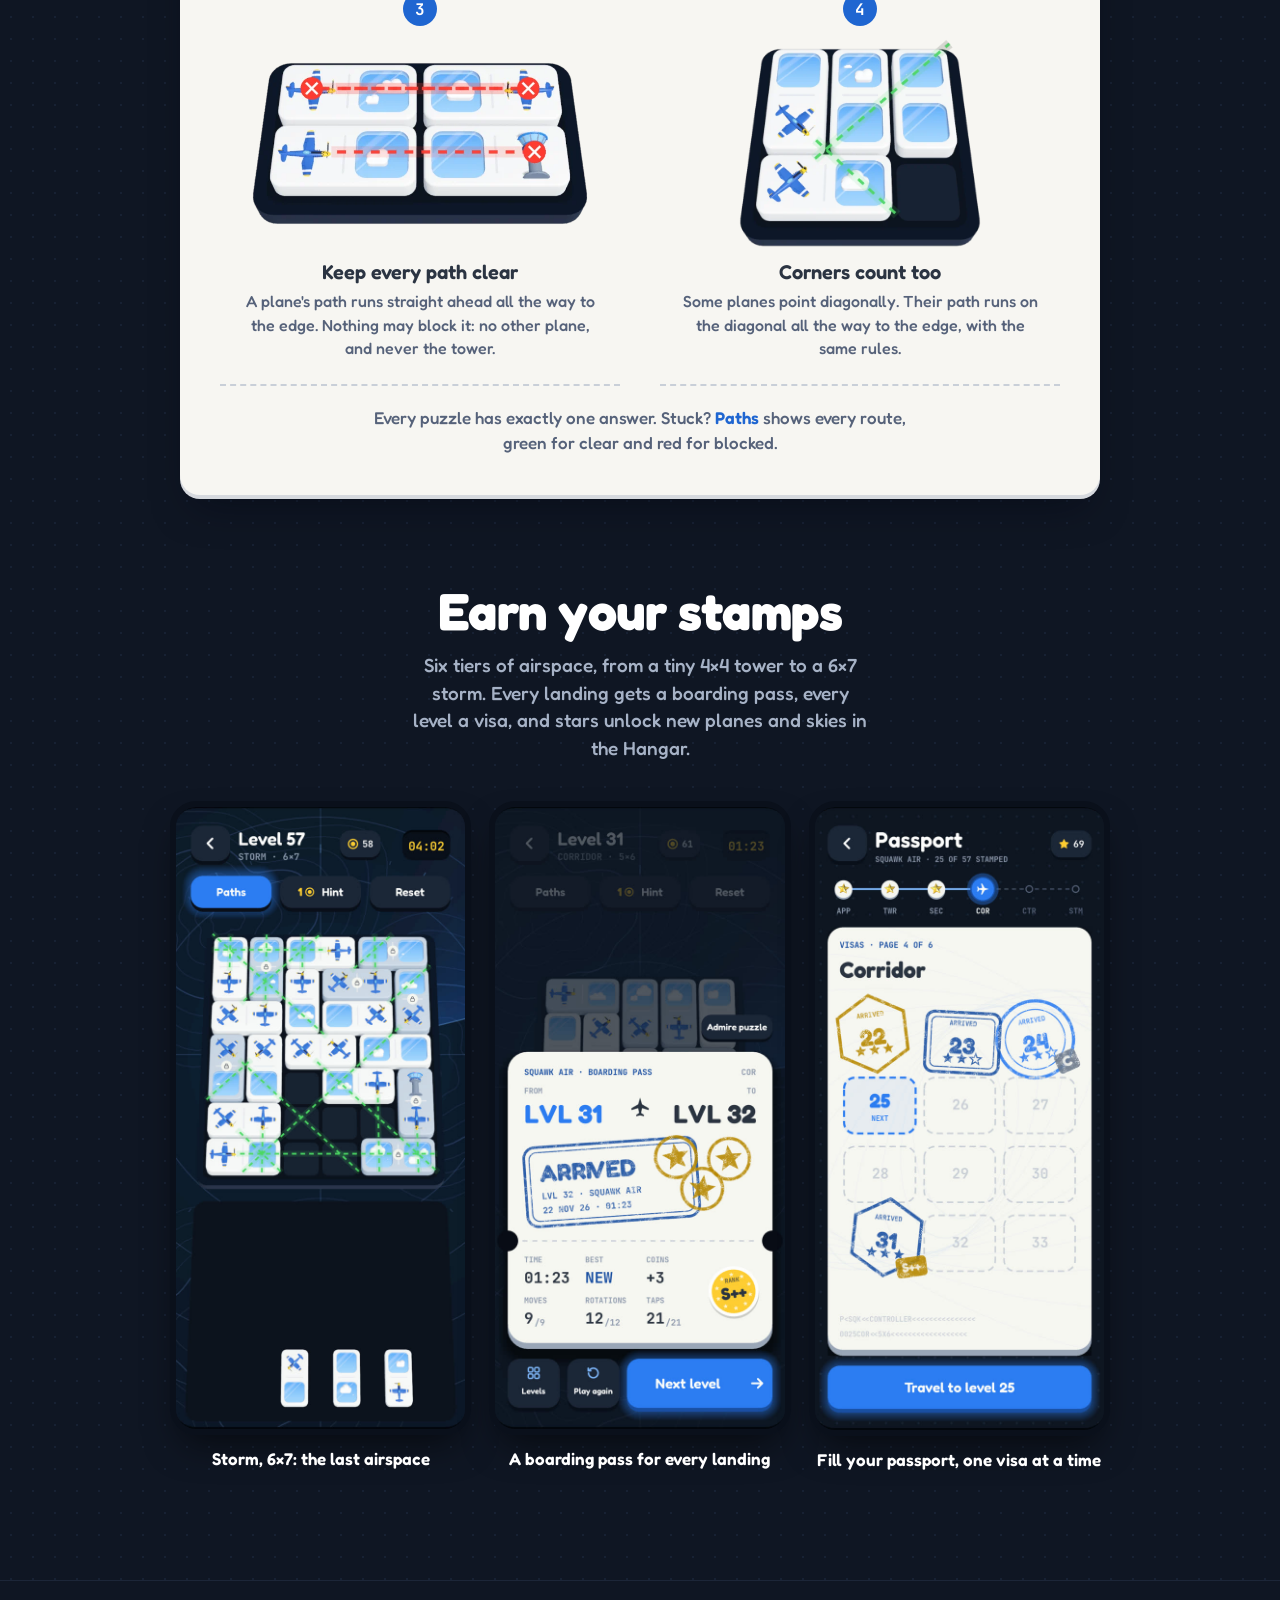
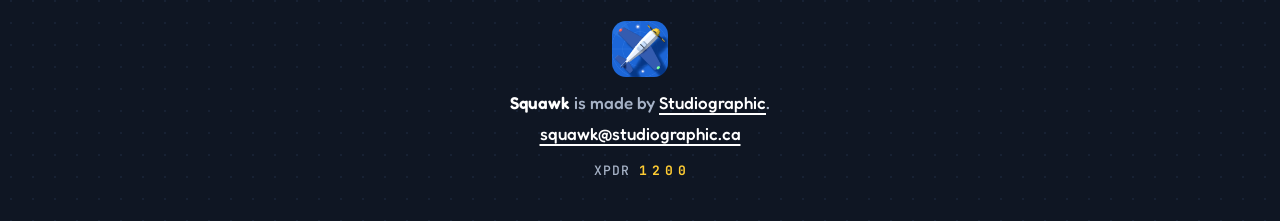
==== commit db846b30: "New tagline: every plane needs a way out Co-Authored-By: Claude Opus 5.5 <noreply@anthropic.com>" ====
--- a/index.html
+++ b/index.html
@@ -14,7 +14,7 @@
 <link rel="icon" type="image/png" href="media/favicon.png">
 <link rel="apple-touch-icon" href="media/apple-touch-icon.png">
 <link rel="preload" href="fonts/Fredoka.ttf" as="font" type="font/ttf" crossorigin>
-<link rel="stylesheet" href="style.css?v=18">
+<link rel="stylesheet" href="style.css?v=11">
 <script src="app.js" defer></script>
 <!-- Google Analytics (one property for studiographic.ca and its subdomains) -->
 <script async src="https://www.googletagmanager.com/gtag/js?id=G-8T5HVX3NTQ"></script>
@@ -145,17 +145,6 @@
       </li>
     </ul>
   </section>
-  <section class="why" aria-labelledby="why-title">
-    <div class="why-blips" aria-hidden="true">
-      <span class="blip" data-impeccable-ignore="dark-glow" style="--x:9%;--y:3%;--xw:14%;--yw:22%;--d:0s"></span>
-      <span class="blip blip-gold" data-impeccable-ignore="dark-glow" style="--x:84%;--y:5%;--xw:80%;--yw:12%;--d:1.2s"><span class="blip-tag">1200</span></span>
-      <span class="blip" data-impeccable-ignore="dark-glow" style="--x:20%;--y:97%;--xw:8%;--yw:70%;--d:2.1s"></span>
-      <span class="blip" data-impeccable-ignore="dark-glow" style="--x:70%;--y:99%;--xw:90%;--yw:58%;--d:0.6s"></span>
-      <span class="blip blip-faint" data-impeccable-ignore="dark-glow" style="--x:46%;--y:2%;--xw:28%;--yw:96%;--d:2.8s"></span>
-    </div>
-    <h2 id="why-title">Why &ldquo;Squawk&rdquo;?</h2>
-    <p class="why-text">In aviation, a squawk is the four-digit code a pilot dials into the plane's transponder, so air traffic control can tell which blip on the radar is which. The word goes back to World War&nbsp;II, when the identification system was code-named &ldquo;Parrot&rdquo; and pilots were told to &ldquo;squawk your parrot.&rdquo; Most codes are handed out by a controller. Then there's 1200: in the US and Canada it's the usual code for a pilot flying by sight, in good weather, when no controller has handed them one of their own. That's the mood we wanted: clear skies, no rush, just you and the&nbsp;puzzle.</p>
-  </section>
 </main>
 
 <footer class="foot">
--- a/style.css
+++ b/style.css
@@ -244,18 +244,18 @@
 
 /* ---------- Flight rules ---------- */
 
-.rules, .screens, .why {
+.rules, .screens {
   padding: clamp(64px, 10vh, 112px) var(--gutter) 0;
   max-width: 1120px;
   margin: 0 auto;
 }
-.rules h2, .screens h2, .why h2 {
+.rules h2, .screens h2 {
   font-size: clamp(2.25rem, 1.8rem + 2vw, 3.25rem);
   font-weight: 700;
   line-height: 1;
   letter-spacing: -0.01em;
 }
-.rules-lede, .screens-lede, .why-text {
+.rules-lede, .screens-lede {
   margin-top: 14px;
   max-width: 44ch;
   font-size: 1.1875rem;
@@ -409,8 +409,7 @@
 
 /* ---------- Everything reads centered ---------- */
 .stub p, .facts div { text-align: center; }
-.screens, .why { text-align: center; }
-.why-text { max-width: 52ch; margin-inline: auto; line-height: 1.55; }
+.screens { text-align: center; }
 .screens-lede { margin-inline: auto; }
 .rules-card { margin-inline: auto; }
 
@@ -436,49 +435,3 @@
 .foot-xpdr span { color: var(--gold); font-weight: 700; letter-spacing: 0.4em; margin-right: -0.4em; }
 @media (min-width: 360px) { .nw { white-space: nowrap; } }
 
-/* ---------- Why Squawk: a few contacts on the scope ---------- */
-.why { position: relative; isolation: isolate; padding-bottom: clamp(36px, 6vh, 64px); }
-.why-blips { position: absolute; inset: clamp(24px, 4vh, 48px) var(--gutter) 0; z-index: -1; pointer-events: none; }
-.blip {
-  position: absolute;
-  left: var(--x);
-  top: var(--y);
-  width: 7px;
-  height: 7px;
-  margin: -3.5px 0 0 -3.5px;
-  border-radius: 50%;
-  background: #80b8ff;
-  color: #80b8ff;
-  box-shadow: 0 0 10px rgba(128, 184, 255, 0.55);
-}
-.blip::after {
-  content: "";
-  position: absolute;
-  inset: 0;
-  border-radius: 50%;
-  border: 1px solid currentColor;
-  animation: ping 4s var(--d, 0s) infinite cubic-bezier(0.16, 1, 0.3, 1);
-}
-.blip-gold { background: var(--gold); color: var(--gold); box-shadow: 0 0 10px rgba(255, 204, 51, 0.5); }
-.blip-faint { opacity: 0.5; }
-.blip-tag {
-  position: absolute;
-  left: 12px;
-  top: -16px;
-  font-family: var(--code);
-  font-size: 0.6875rem;
-  font-weight: 700;
-  letter-spacing: 0.12em;
-  color: var(--gold);
-  opacity: 0.85;
-}
-@keyframes ping {
-  0%   { transform: scale(1); opacity: 0.8; }
-  70%, 100% { transform: scale(5.5); opacity: 0; }
-}
-@media (min-width: 900px) {
-  .blip { left: var(--xw, var(--x)); top: var(--yw, var(--y)); }
-}
-@media (prefers-reduced-motion: reduce) {
-  .blip::after { animation: none; opacity: 0; }
-}
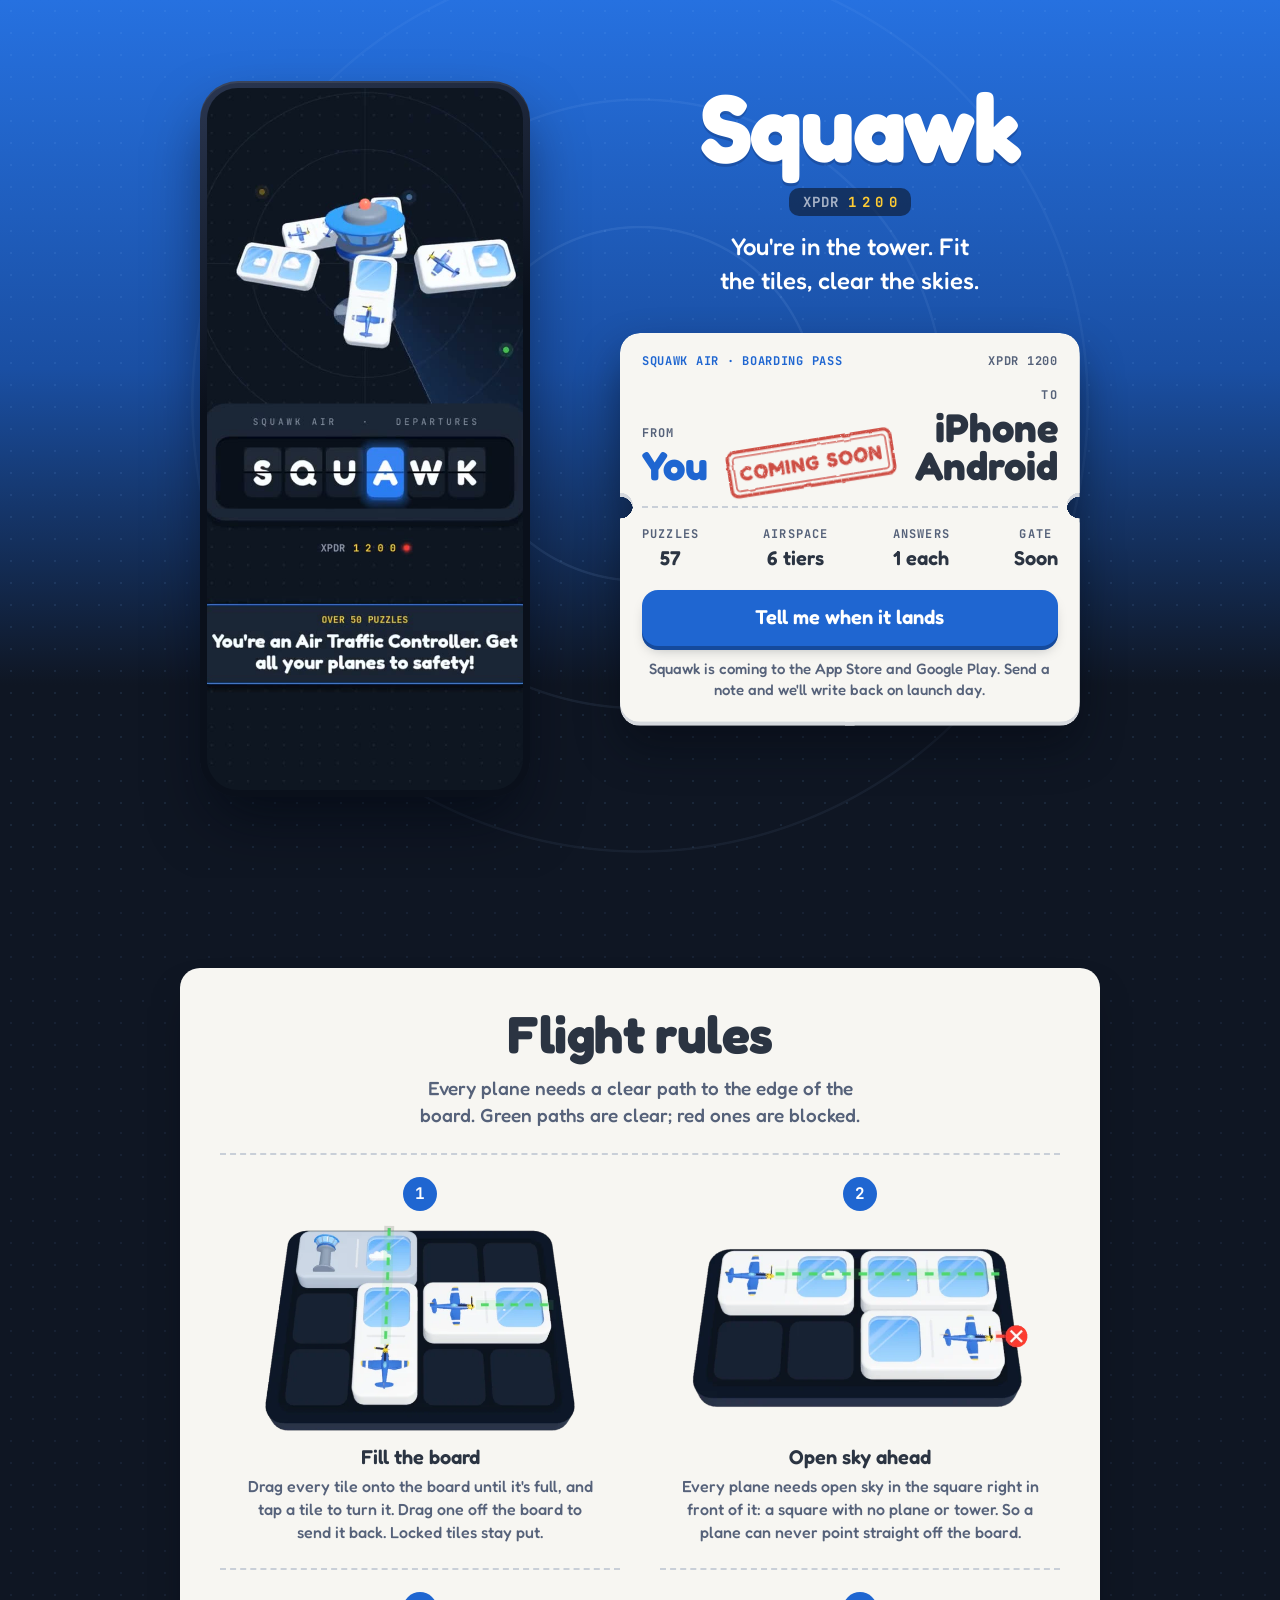
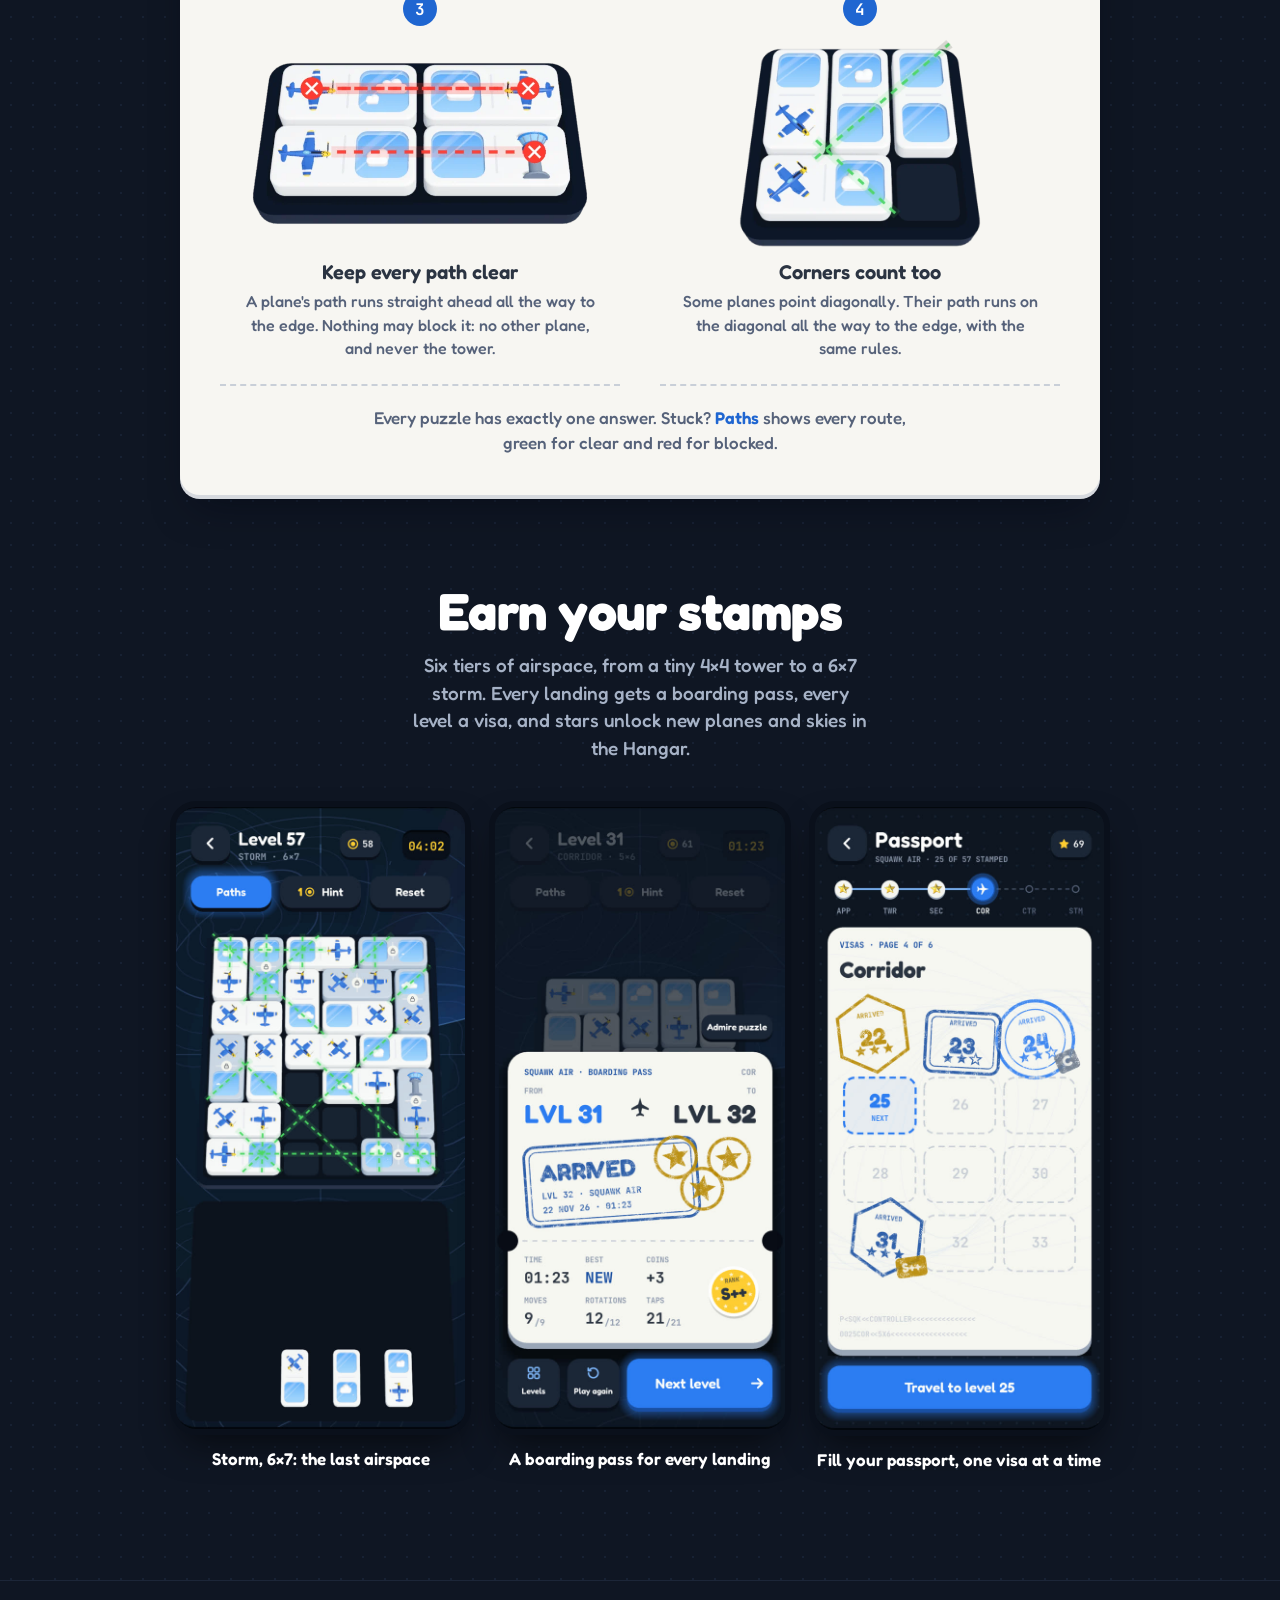
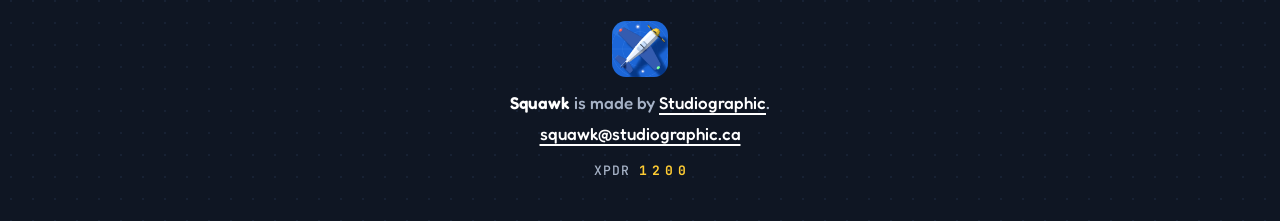
==== commit 77d3ace7: "Keep the boarding pass clear of the video on phones The ticket no longer overlaps the phone frame. T" ====
--- a/index.html
+++ b/index.html
@@ -35,7 +35,7 @@
     <div class="hero-copy">
       <h1 id="title">Squawk</h1>
       <p class="xpdr" aria-label="Transponder 1200"><span class="xpdr-k">XPDR</span><span class="xpdr-code">1200</span></p>
-      <p class="lede"><span class="nw">Every plane needs a way out.</span> <span class="nw">Get them all to safety.</span></p>
+      <p class="lede">You're in the tower. Fit the tiles, clear&nbsp;the&nbsp;skies.</p>
     </div>
 
     <figure class="phone">
--- a/style.css
+++ b/style.css
@@ -433,5 +433,3 @@
 .lede { margin-top: 14px; }
 .foot-xpdr { white-space: nowrap; margin-top: 10px; font-family: var(--code); font-size: 0.8125rem; letter-spacing: 0.08em; }
 .foot-xpdr span { color: var(--gold); font-weight: 700; letter-spacing: 0.4em; margin-right: -0.4em; }
-@media (min-width: 360px) { .nw { white-space: nowrap; } }
-
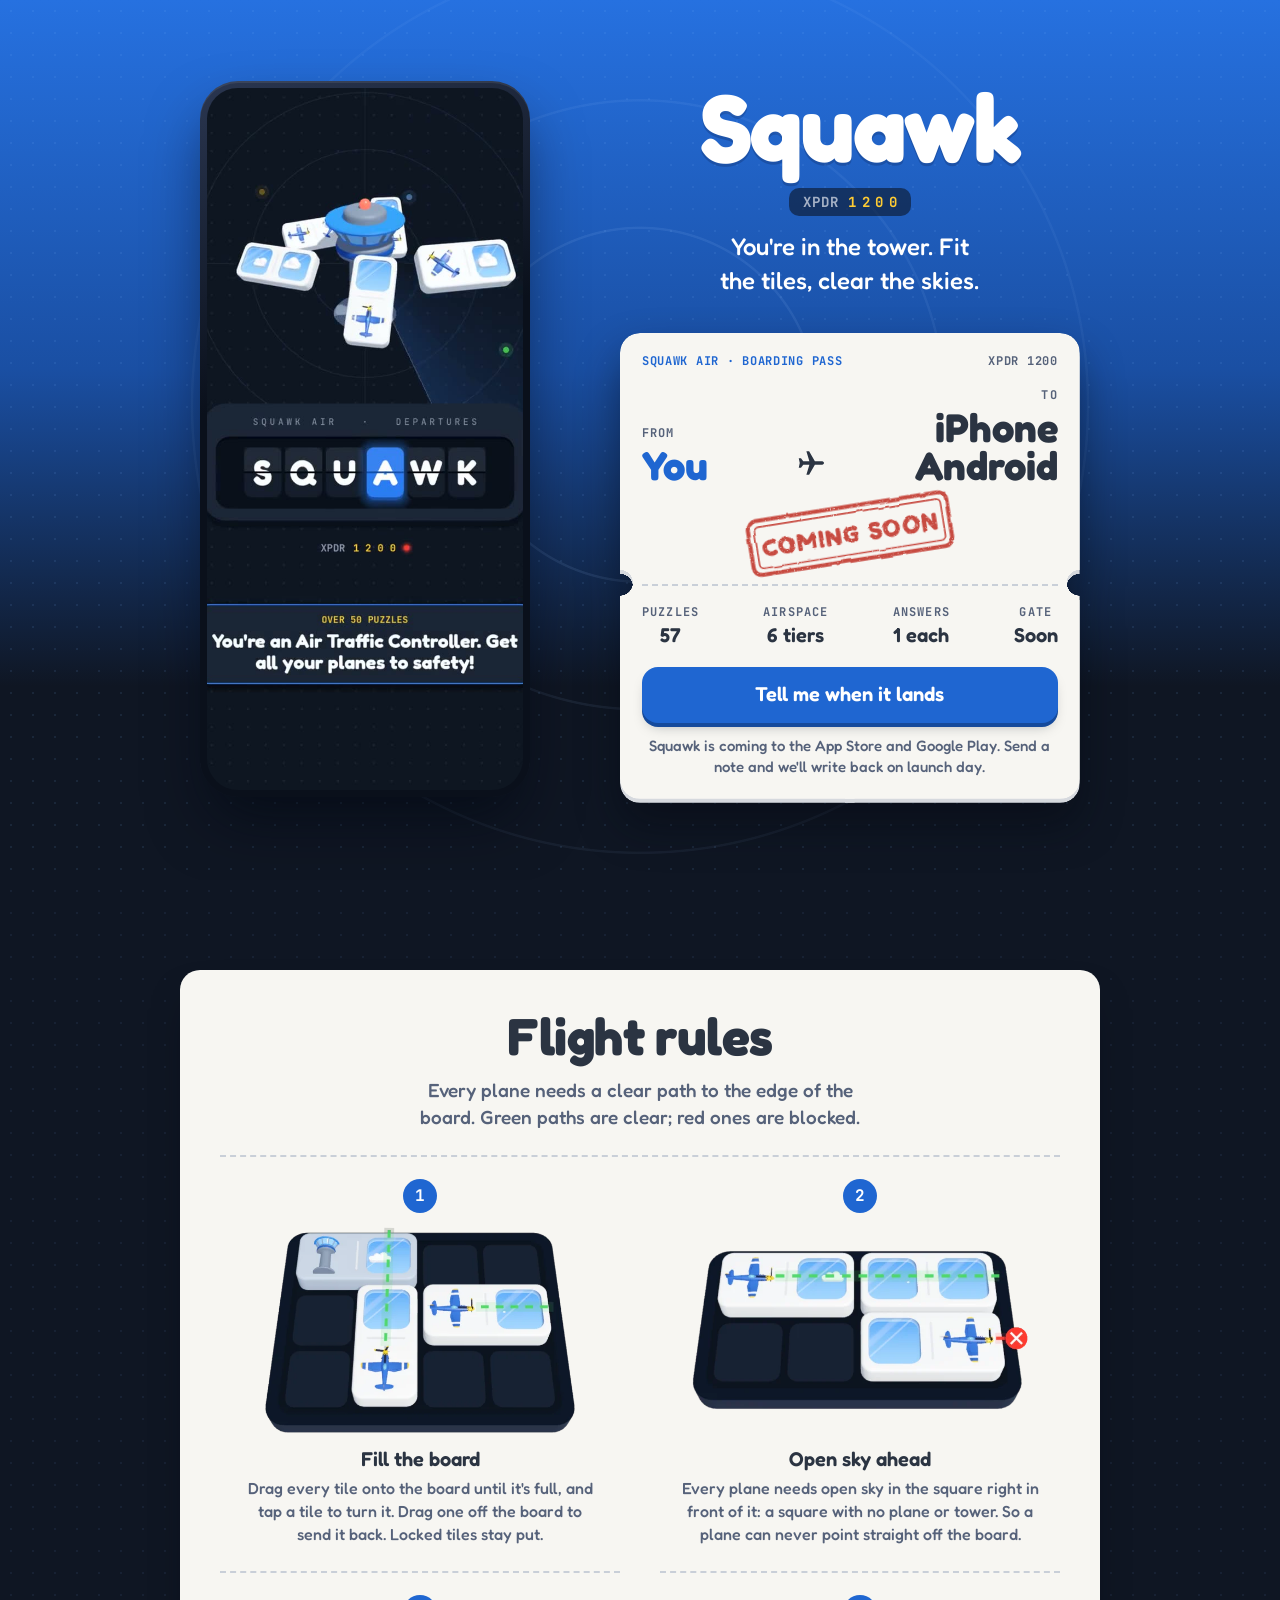
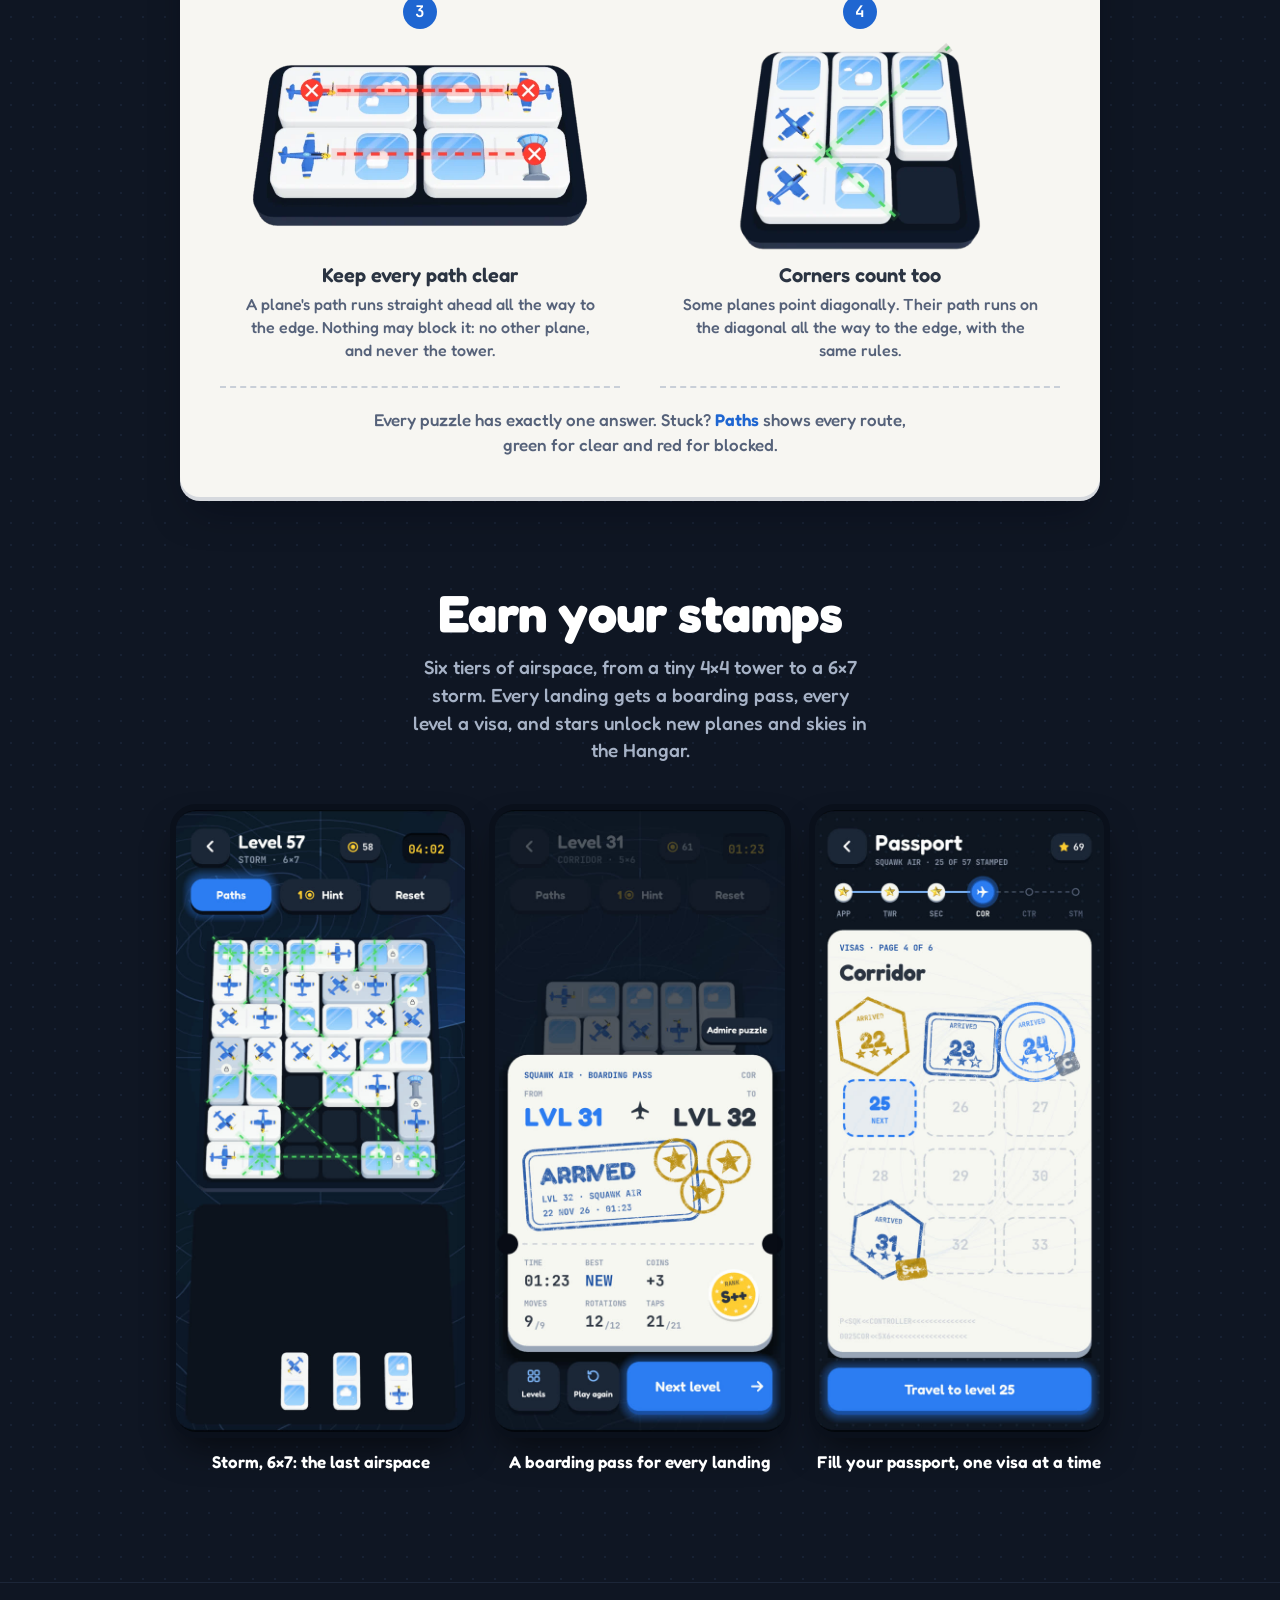
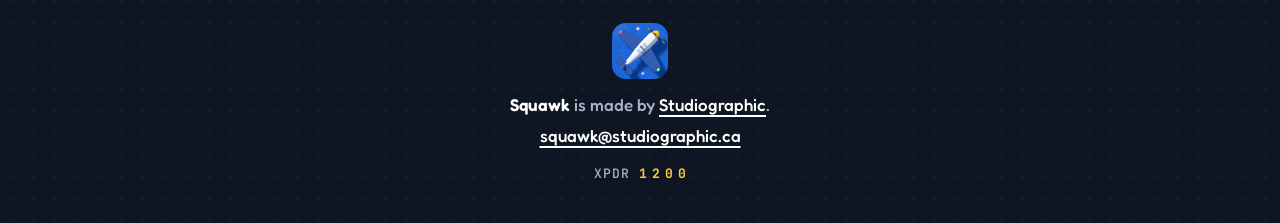
==== commit a1e98065: "Resolve design checker findings Loosen the hero line's leading, add the XPDR chip and phone screen r" ====
--- a/index.html
+++ b/index.html
@@ -54,35 +54,34 @@
           <span class="k">From</span>
           <b class="city">You</b>
         </div>
-        <div class="route-mid">
-          <svg class="route-plane" aria-hidden="true"><use href="#plane"/></svg>
-          <p class="stamp" aria-hidden="true">
-            <svg viewBox="0 0 232 70" width="232" height="70">
-              <defs>
-                <filter id="ink" x="-5%" y="-10%" width="110%" height="120%">
-                  <feTurbulence type="fractalNoise" baseFrequency="0.85" numOctaves="2" seed="4" result="speck"/>
-                  <feColorMatrix in="speck" type="matrix" values="0 0 0 0 0  0 0 0 0 0  0 0 0 0 0  0 0 0 -4.5 3.9" result="holes"/>
-                  <feTurbulence type="fractalNoise" baseFrequency="0.05" numOctaves="2" seed="9" result="rough"/>
-                  <feDisplacementMap in="SourceGraphic" in2="rough" scale="3.5" xChannelSelector="R" yChannelSelector="G" result="wobble"/>
-                  <feTurbulence type="fractalNoise" baseFrequency="0.012" numOctaves="1" seed="2" result="pressure"/>
-                  <feColorMatrix in="pressure" type="matrix" values="0 0 0 0 0  0 0 0 0 0  0 0 0 0 0  0 0 0 1.2 0.6" result="weight"/>
-                  <feComposite in="wobble" in2="holes" operator="in" result="speckled"/>
-                  <feComposite in="speckled" in2="weight" operator="in"/>
-                </filter>
-              </defs>
-              <g filter="url(#ink)" fill="none" stroke="#c8352c">
-                <rect x="5" y="5" width="222" height="60" rx="9" stroke-width="4.5"/>
-                <rect x="12" y="12" width="208" height="46" rx="5" stroke-width="1.8"/>
-                <text x="116" y="45" text-anchor="middle" fill="#c8352c" stroke="none" font-family="Fredoka, sans-serif" font-weight="700" font-size="27" letter-spacing="1.5">COMING SOON</text>
-              </g>
-            </svg>
-          </p>
-        </div>
+        <svg class="route-plane" aria-hidden="true"><use href="#plane"/></svg>
         <div class="to">
           <span class="k">To</span>
           <b class="city">iPhone<br>Android</b>
         </div>
       </div>
+
+      <p class="stamp" aria-hidden="true">
+        <svg viewBox="0 0 232 70" width="232" height="70">
+          <defs>
+            <filter id="ink" x="-5%" y="-10%" width="110%" height="120%">
+              <feTurbulence type="fractalNoise" baseFrequency="0.85" numOctaves="2" seed="4" result="speck"/>
+              <feColorMatrix in="speck" type="matrix" values="0 0 0 0 0  0 0 0 0 0  0 0 0 0 0  0 0 0 -4.5 3.9" result="holes"/>
+              <feTurbulence type="fractalNoise" baseFrequency="0.05" numOctaves="2" seed="9" result="rough"/>
+              <feDisplacementMap in="SourceGraphic" in2="rough" scale="3.5" xChannelSelector="R" yChannelSelector="G" result="wobble"/>
+              <feTurbulence type="fractalNoise" baseFrequency="0.012" numOctaves="1" seed="2" result="pressure"/>
+              <feColorMatrix in="pressure" type="matrix" values="0 0 0 0 0  0 0 0 0 0  0 0 0 0 0  0 0 0 1.2 0.6" result="weight"/>
+              <feComposite in="wobble" in2="holes" operator="in" result="speckled"/>
+              <feComposite in="speckled" in2="weight" operator="in"/>
+            </filter>
+          </defs>
+          <g filter="url(#ink)" fill="none" stroke="#c8352c">
+            <rect x="5" y="5" width="222" height="60" rx="9" stroke-width="4.5"/>
+            <rect x="12" y="12" width="208" height="46" rx="5" stroke-width="1.8"/>
+            <text x="116" y="45" text-anchor="middle" fill="#c8352c" stroke="none" font-family="Fredoka, sans-serif" font-weight="700" font-size="27" letter-spacing="1.5">COMING SOON</text>
+          </g>
+        </svg>
+      </p>
 
       <dl class="facts">
         <div><dt>Puzzles</dt><dd>57</dd></div>
--- a/style.css
+++ b/style.css
@@ -107,7 +107,7 @@
   position: relative;
   z-index: 1;
   width: min(100%, 460px);
-  margin-top: clamp(32px, 5vh, 44px);
+  margin-top: -72px;
   filter: drop-shadow(0 4px 0 var(--ivory-edge)) drop-shadow(0 22px 22px rgba(2, 6, 16, 0.45));
 }
 .ticket {
@@ -163,13 +163,8 @@
 }
 .to { text-align: right; }
 .to .city { color: var(--paper-ink); }
-.route-mid {
-  position: relative;
-  display: grid;
-  justify-items: center;
-}
 .route-plane {
-  visibility: hidden; /* the stamp takes the plane's place */
+  justify-self: center;
   width: 30px;
   height: 30px;
   margin-bottom: 6px;
@@ -178,16 +173,14 @@
 }
 
 .stamp {
-  position: absolute;
-  z-index: 1;
-  left: 50%;
-  top: calc(100% - 21px);
-  translate: -50% -50%;
+  display: flex;
+  justify-content: center;
+  margin: 18px 0 -4px;
   pointer-events: none;
 }
 .stamp svg {
   display: block;
-  width: clamp(132px, 36vw, 172px);
+  width: 210px;
   height: auto;
   overflow: visible;
   transform: rotate(-9deg);
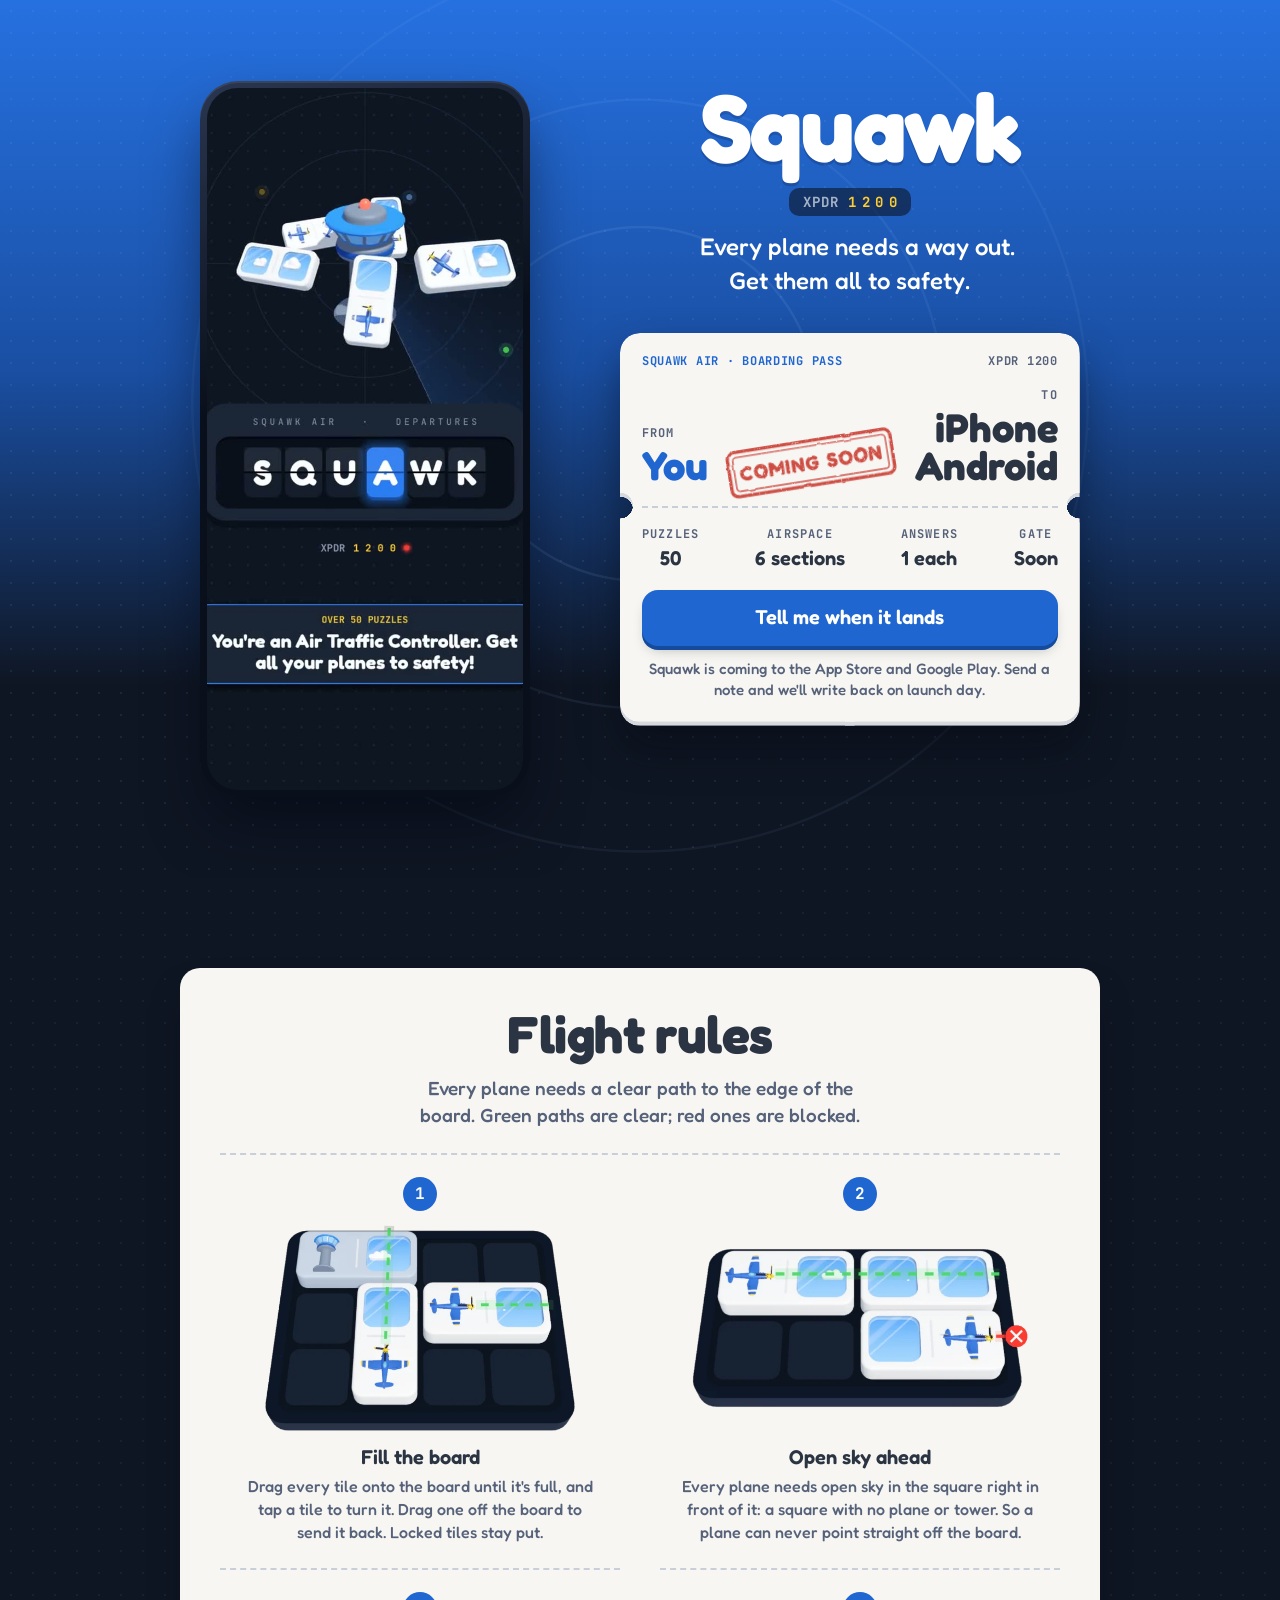
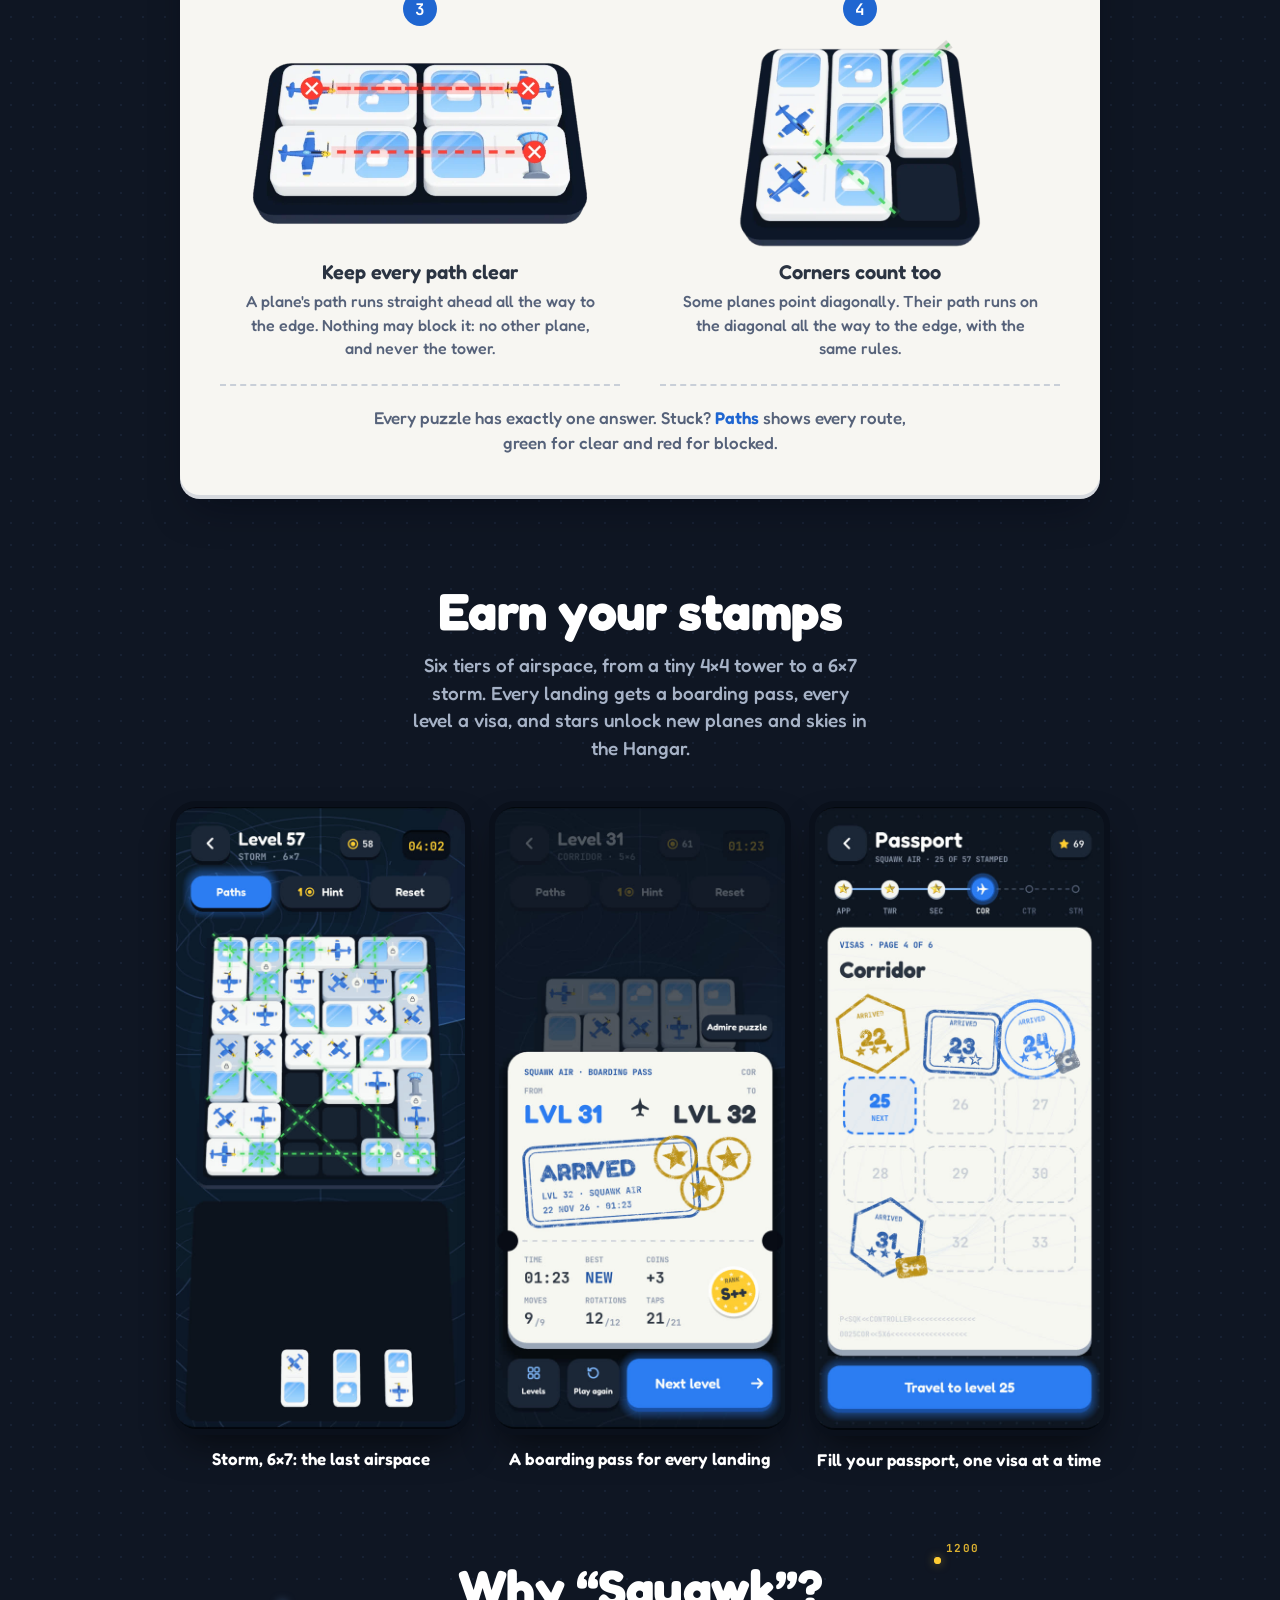
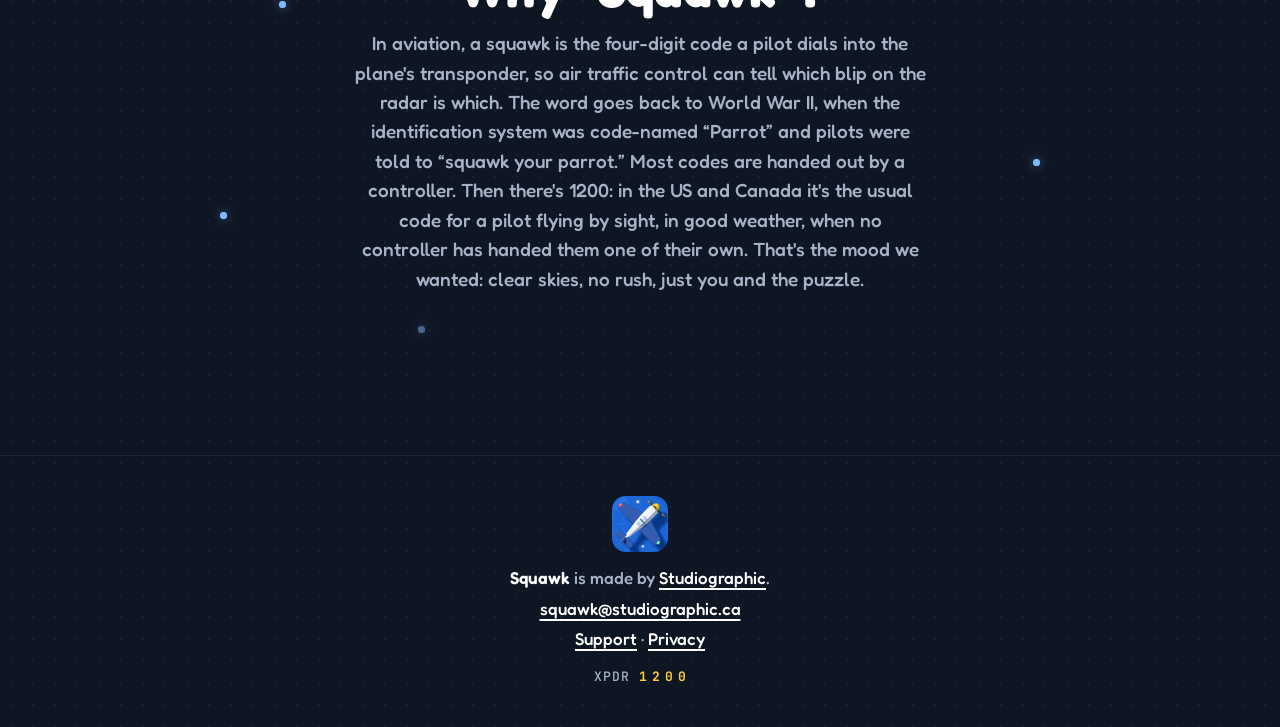
==== commit 5bd1f49e: "Support and privacy pages, 50 puzzles - /support/: how to play, hints, stars and ranks, saving, rese" ====
--- a/index.html
+++ b/index.html
@@ -4,7 +4,7 @@
 <meta charset="utf-8">
 <meta name="viewport" content="width=device-width, initial-scale=1, viewport-fit=cover">
 <title>Squawk · A calm logic puzzle about air traffic</title>
-<meta name="description" content="You're the air traffic controller. Fit domino tiles onto the board so every plane has a clear path to the edge. 57 puzzles, each with exactly one answer. Coming soon to iPhone and Android.">
+<meta name="description" content="You're the air traffic controller. Fit domino tiles onto the board so every plane has a clear path to the edge. 50 puzzles, each with exactly one answer. Coming soon to iPhone and Android.">
 <meta name="theme-color" content="#2671e0">
 <meta property="og:title" content="Squawk · Clear the skies">
 <meta property="og:description" content="A calm logic puzzle about air traffic. Coming soon to iPhone and Android.">
@@ -14,7 +14,7 @@
 <link rel="icon" type="image/png" href="media/favicon.png">
 <link rel="apple-touch-icon" href="media/apple-touch-icon.png">
 <link rel="preload" href="fonts/Fredoka.ttf" as="font" type="font/ttf" crossorigin>
-<link rel="stylesheet" href="style.css?v=11">
+<link rel="stylesheet" href="style.css?v=19">
 <script src="app.js" defer></script>
 <!-- Google Analytics (one property for studiographic.ca and its subdomains) -->
 <script async src="https://www.googletagmanager.com/gtag/js?id=G-8T5HVX3NTQ"></script>
@@ -35,7 +35,7 @@
     <div class="hero-copy">
       <h1 id="title">Squawk</h1>
       <p class="xpdr" aria-label="Transponder 1200"><span class="xpdr-k">XPDR</span><span class="xpdr-code">1200</span></p>
-      <p class="lede">You're in the tower. Fit the tiles, clear&nbsp;the&nbsp;skies.</p>
+      <p class="lede"><span class="nw">Every plane needs a way out.</span> <span class="nw">Get them all to safety.</span></p>
     </div>
 
     <figure class="phone">
@@ -54,38 +54,39 @@
           <span class="k">From</span>
           <b class="city">You</b>
         </div>
-        <svg class="route-plane" aria-hidden="true"><use href="#plane"/></svg>
+        <div class="route-mid">
+          <svg class="route-plane" aria-hidden="true"><use href="#plane"/></svg>
+          <p class="stamp" aria-hidden="true">
+            <svg viewBox="0 0 232 70" width="232" height="70">
+              <defs>
+                <filter id="ink" x="-5%" y="-10%" width="110%" height="120%">
+                  <feTurbulence type="fractalNoise" baseFrequency="0.85" numOctaves="2" seed="4" result="speck"/>
+                  <feColorMatrix in="speck" type="matrix" values="0 0 0 0 0  0 0 0 0 0  0 0 0 0 0  0 0 0 -4.5 3.9" result="holes"/>
+                  <feTurbulence type="fractalNoise" baseFrequency="0.05" numOctaves="2" seed="9" result="rough"/>
+                  <feDisplacementMap in="SourceGraphic" in2="rough" scale="3.5" xChannelSelector="R" yChannelSelector="G" result="wobble"/>
+                  <feTurbulence type="fractalNoise" baseFrequency="0.012" numOctaves="1" seed="2" result="pressure"/>
+                  <feColorMatrix in="pressure" type="matrix" values="0 0 0 0 0  0 0 0 0 0  0 0 0 0 0  0 0 0 1.2 0.6" result="weight"/>
+                  <feComposite in="wobble" in2="holes" operator="in" result="speckled"/>
+                  <feComposite in="speckled" in2="weight" operator="in"/>
+                </filter>
+              </defs>
+              <g filter="url(#ink)" fill="none" stroke="#c8352c">
+                <rect x="5" y="5" width="222" height="60" rx="9" stroke-width="4.5"/>
+                <rect x="12" y="12" width="208" height="46" rx="5" stroke-width="1.8"/>
+                <text x="116" y="45" text-anchor="middle" fill="#c8352c" stroke="none" font-family="Fredoka, sans-serif" font-weight="700" font-size="27" letter-spacing="1.5">COMING SOON</text>
+              </g>
+            </svg>
+          </p>
+        </div>
         <div class="to">
           <span class="k">To</span>
           <b class="city">iPhone<br>Android</b>
         </div>
       </div>
 
-      <p class="stamp" aria-hidden="true">
-        <svg viewBox="0 0 232 70" width="232" height="70">
-          <defs>
-            <filter id="ink" x="-5%" y="-10%" width="110%" height="120%">
-              <feTurbulence type="fractalNoise" baseFrequency="0.85" numOctaves="2" seed="4" result="speck"/>
-              <feColorMatrix in="speck" type="matrix" values="0 0 0 0 0  0 0 0 0 0  0 0 0 0 0  0 0 0 -4.5 3.9" result="holes"/>
-              <feTurbulence type="fractalNoise" baseFrequency="0.05" numOctaves="2" seed="9" result="rough"/>
-              <feDisplacementMap in="SourceGraphic" in2="rough" scale="3.5" xChannelSelector="R" yChannelSelector="G" result="wobble"/>
-              <feTurbulence type="fractalNoise" baseFrequency="0.012" numOctaves="1" seed="2" result="pressure"/>
-              <feColorMatrix in="pressure" type="matrix" values="0 0 0 0 0  0 0 0 0 0  0 0 0 0 0  0 0 0 1.2 0.6" result="weight"/>
-              <feComposite in="wobble" in2="holes" operator="in" result="speckled"/>
-              <feComposite in="speckled" in2="weight" operator="in"/>
-            </filter>
-          </defs>
-          <g filter="url(#ink)" fill="none" stroke="#c8352c">
-            <rect x="5" y="5" width="222" height="60" rx="9" stroke-width="4.5"/>
-            <rect x="12" y="12" width="208" height="46" rx="5" stroke-width="1.8"/>
-            <text x="116" y="45" text-anchor="middle" fill="#c8352c" stroke="none" font-family="Fredoka, sans-serif" font-weight="700" font-size="27" letter-spacing="1.5">COMING SOON</text>
-          </g>
-        </svg>
-      </p>
-
       <dl class="facts">
-        <div><dt>Puzzles</dt><dd>57</dd></div>
-        <div><dt>Airspace</dt><dd>6 tiers</dd></div>
+        <div><dt>Puzzles</dt><dd>50</dd></div>
+        <div><dt>Airspace</dt><dd>6 sections</dd></div>
         <div><dt>Answers</dt><dd>1 each</dd></div>
         <div><dt>Gate</dt><dd>Soon</dd></div>
       </dl>
@@ -144,12 +145,24 @@
       </li>
     </ul>
   </section>
+  <section class="why" aria-labelledby="why-title">
+    <div class="why-blips" aria-hidden="true">
+      <span class="blip" data-impeccable-ignore="dark-glow" style="--x:9%;--y:3%;--xw:14%;--yw:22%;--d:0s"></span>
+      <span class="blip blip-gold" data-impeccable-ignore="dark-glow" style="--x:84%;--y:5%;--xw:80%;--yw:12%;--d:1.2s"><span class="blip-tag">1200</span></span>
+      <span class="blip" data-impeccable-ignore="dark-glow" style="--x:20%;--y:97%;--xw:8%;--yw:70%;--d:2.1s"></span>
+      <span class="blip" data-impeccable-ignore="dark-glow" style="--x:70%;--y:99%;--xw:90%;--yw:58%;--d:0.6s"></span>
+      <span class="blip blip-faint" data-impeccable-ignore="dark-glow" style="--x:46%;--y:2%;--xw:28%;--yw:96%;--d:2.8s"></span>
+    </div>
+    <h2 id="why-title">Why &ldquo;Squawk&rdquo;?</h2>
+    <p class="why-text">In aviation, a squawk is the four-digit code a pilot dials into the plane's transponder, so air traffic control can tell which blip on the radar is which. The word goes back to World War&nbsp;II, when the identification system was code-named &ldquo;Parrot&rdquo; and pilots were told to &ldquo;squawk your parrot.&rdquo; Most codes are handed out by a controller. Then there's 1200: in the US and Canada it's the usual code for a pilot flying by sight, in good weather, when no controller has handed them one of their own. That's the mood we wanted: clear skies, no rush, just you and the&nbsp;puzzle.</p>
+  </section>
 </main>
 
 <footer class="foot">
   <img src="media/icon-192.png" width="56" height="56" alt="">
   <p><b>Squawk</b> is made by <a href="https://studiographic.ca/">Studiographic</a>.</p>
   <p><a href="mailto:squawk@studiographic.ca">squawk@studiographic.ca</a></p>
+  <p><a href="support/">Support</a> · <a href="privacy/">Privacy</a></p>
   <p class="foot-xpdr" aria-label="Transponder 1200">XPDR <span>1200</span></p>
 </footer>
 </body>
--- a/style.css
+++ b/style.css
@@ -107,7 +107,7 @@
   position: relative;
   z-index: 1;
   width: min(100%, 460px);
-  margin-top: -72px;
+  margin-top: clamp(32px, 5vh, 44px);
   filter: drop-shadow(0 4px 0 var(--ivory-edge)) drop-shadow(0 22px 22px rgba(2, 6, 16, 0.45));
 }
 .ticket {
@@ -163,8 +163,13 @@
 }
 .to { text-align: right; }
 .to .city { color: var(--paper-ink); }
+.route-mid {
+  position: relative;
+  display: grid;
+  justify-items: center;
+}
 .route-plane {
-  justify-self: center;
+  visibility: hidden; /* the stamp takes the plane's place */
   width: 30px;
   height: 30px;
   margin-bottom: 6px;
@@ -173,14 +178,16 @@
 }
 
 .stamp {
-  display: flex;
-  justify-content: center;
-  margin: 18px 0 -4px;
+  position: absolute;
+  z-index: 1;
+  left: 50%;
+  top: calc(100% - 21px);
+  translate: -50% -50%;
   pointer-events: none;
 }
 .stamp svg {
   display: block;
-  width: 210px;
+  width: clamp(132px, 36vw, 172px);
   height: auto;
   overflow: visible;
   transform: rotate(-9deg);
@@ -237,18 +244,18 @@
 
 /* ---------- Flight rules ---------- */
 
-.rules, .screens {
+.rules, .screens, .why {
   padding: clamp(64px, 10vh, 112px) var(--gutter) 0;
   max-width: 1120px;
   margin: 0 auto;
 }
-.rules h2, .screens h2 {
+.rules h2, .screens h2, .why h2 {
   font-size: clamp(2.25rem, 1.8rem + 2vw, 3.25rem);
   font-weight: 700;
   line-height: 1;
   letter-spacing: -0.01em;
 }
-.rules-lede, .screens-lede {
+.rules-lede, .screens-lede, .why-text {
   margin-top: 14px;
   max-width: 44ch;
   font-size: 1.1875rem;
@@ -402,7 +409,8 @@
 
 /* ---------- Everything reads centered ---------- */
 .stub p, .facts div { text-align: center; }
-.screens { text-align: center; }
+.screens, .why { text-align: center; }
+.why-text { max-width: 52ch; margin-inline: auto; line-height: 1.55; }
 .screens-lede { margin-inline: auto; }
 .rules-card { margin-inline: auto; }
 
@@ -426,3 +434,103 @@
 .lede { margin-top: 14px; }
 .foot-xpdr { white-space: nowrap; margin-top: 10px; font-family: var(--code); font-size: 0.8125rem; letter-spacing: 0.08em; }
 .foot-xpdr span { color: var(--gold); font-weight: 700; letter-spacing: 0.4em; margin-right: -0.4em; }
+@media (min-width: 360px) { .nw { white-space: nowrap; } }
+
+/* ---------- Why Squawk: a few contacts on the scope ---------- */
+.why { position: relative; isolation: isolate; padding-bottom: clamp(36px, 6vh, 64px); }
+.why-blips { position: absolute; inset: clamp(24px, 4vh, 48px) var(--gutter) 0; z-index: -1; pointer-events: none; }
+.blip {
+  position: absolute;
+  left: var(--x);
+  top: var(--y);
+  width: 7px;
+  height: 7px;
+  margin: -3.5px 0 0 -3.5px;
+  border-radius: 50%;
+  background: #80b8ff;
+  color: #80b8ff;
+  box-shadow: 0 0 10px rgba(128, 184, 255, 0.55);
+}
+.blip::after {
+  content: "";
+  position: absolute;
+  inset: 0;
+  border-radius: 50%;
+  border: 1px solid currentColor;
+  animation: ping 4s var(--d, 0s) infinite cubic-bezier(0.16, 1, 0.3, 1);
+}
+.blip-gold { background: var(--gold); color: var(--gold); box-shadow: 0 0 10px rgba(255, 204, 51, 0.5); }
+.blip-faint { opacity: 0.5; }
+.blip-tag {
+  position: absolute;
+  left: 12px;
+  top: -16px;
+  font-family: var(--code);
+  font-size: 0.6875rem;
+  font-weight: 700;
+  letter-spacing: 0.12em;
+  color: var(--gold);
+  opacity: 0.85;
+}
+@keyframes ping {
+  0%   { transform: scale(1); opacity: 0.8; }
+  70%, 100% { transform: scale(5.5); opacity: 0; }
+}
+@media (min-width: 900px) {
+  .blip { left: var(--xw, var(--x)); top: var(--yw, var(--y)); }
+}
+@media (prefers-reduced-motion: reduce) {
+  .blip::after { animation: none; opacity: 0; }
+}
+
+/* ---------- Support and privacy: one ivory card of plain reading ---------- */
+.doc {
+  max-width: 760px;
+  margin: 0 auto;
+  padding: clamp(28px, 6vh, 56px) var(--gutter) 0;
+}
+.doc-back {
+  display: inline-flex;
+  align-items: center;
+  gap: 12px;
+  font-size: 1.25rem;
+  font-weight: 600;
+  text-decoration: none;
+}
+.doc-back img { border-radius: 10px; }
+.doc-back:hover span { text-decoration: underline; }
+.doc-card {
+  margin-top: clamp(20px, 4vh, 36px);
+  padding: clamp(22px, 4vw, 40px);
+  border-radius: 20px;
+  background: var(--ivory);
+  color: var(--paper-ink);
+  box-shadow: 0 4px 0 var(--ivory-edge), 0 22px 40px -16px rgba(2, 6, 16, 0.55);
+}
+.doc-head { padding-bottom: 18px; border-bottom: 2px dashed var(--paper-line); }
+.doc-kicker, .doc-date {
+  font-family: var(--code);
+  font-size: 0.75rem;
+  font-weight: 700;
+  letter-spacing: 0.1em;
+  text-transform: uppercase;
+  color: var(--paper-dim);
+}
+.doc-kicker { color: var(--blue-ink); }
+.doc-card h1 {
+  margin-top: 8px;
+  font-size: clamp(2.25rem, 1.8rem + 2vw, 3.25rem);
+  line-height: 1;
+  letter-spacing: -0.01em;
+  text-shadow: none;
+}
+.doc-date { margin-top: 12px; }
+.doc-lede { margin-top: 20px; font-size: 1.1875rem; text-wrap: pretty; }
+.doc-card section { margin-top: 26px; }
+.doc-card h2 { font-size: 1.25rem; font-weight: 600; line-height: 1.2; }
+.doc-card section p, .doc-card ul { margin-top: 8px; max-width: 62ch; color: var(--paper-ink); text-wrap: pretty; }
+.doc-card ul { padding-left: 1.2em; }
+.doc-card li + li { margin-top: 6px; }
+.doc-card b { font-weight: 600; }
+.doc-card a { color: var(--blue-ink); }
+.doc-card a:focus-visible { outline-color: var(--blue-ink); }
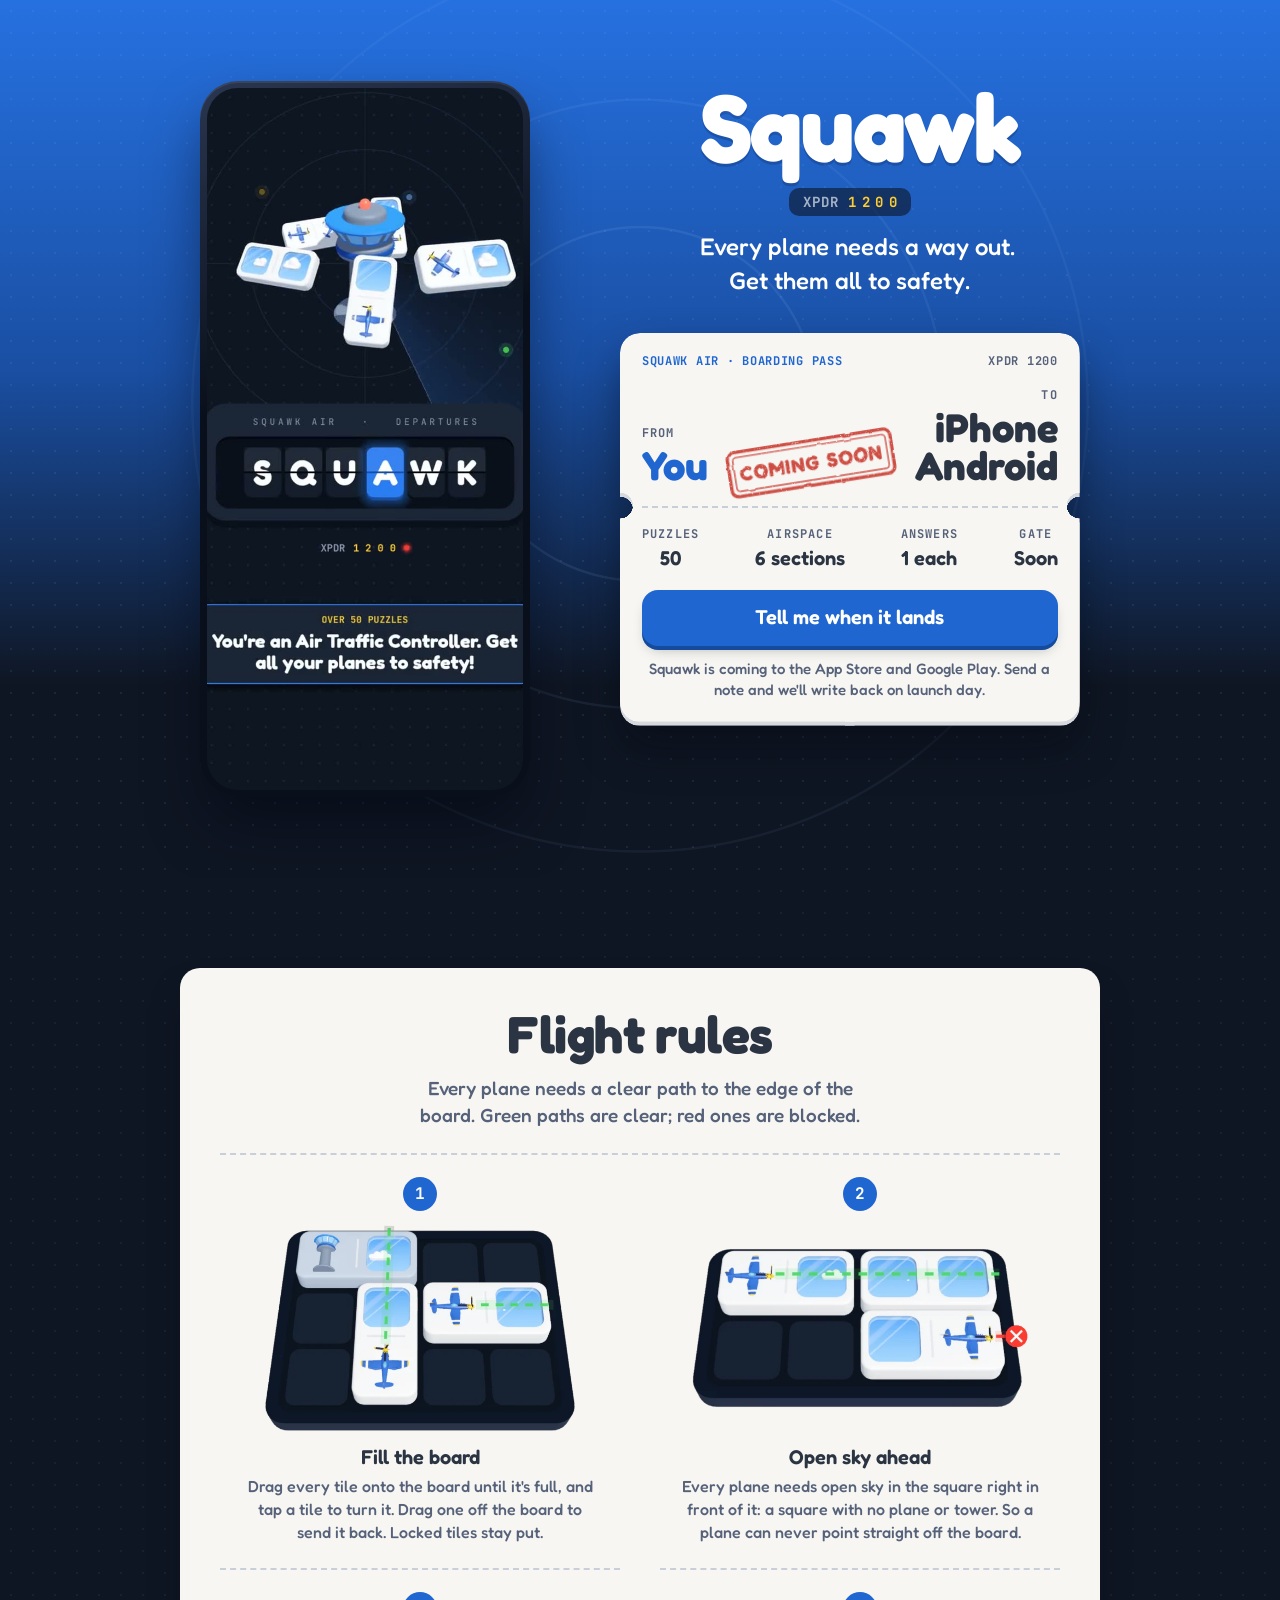
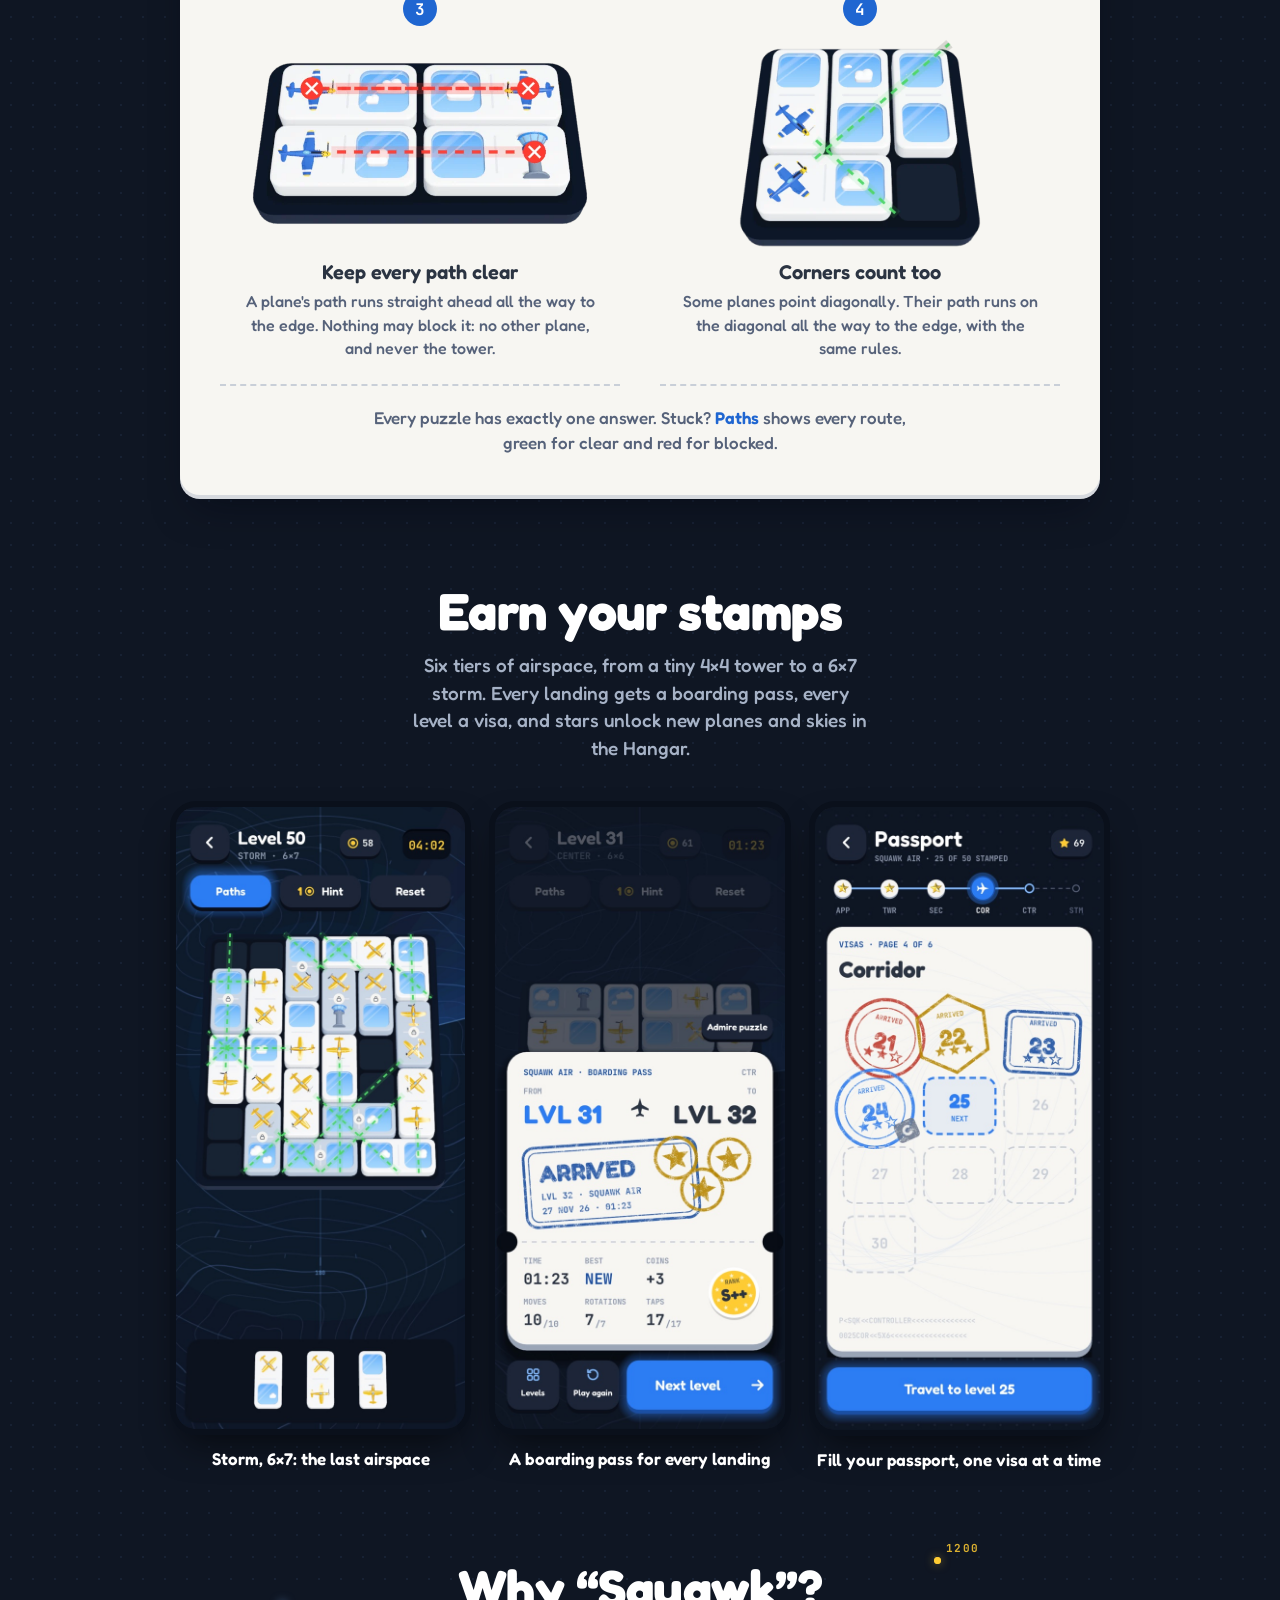
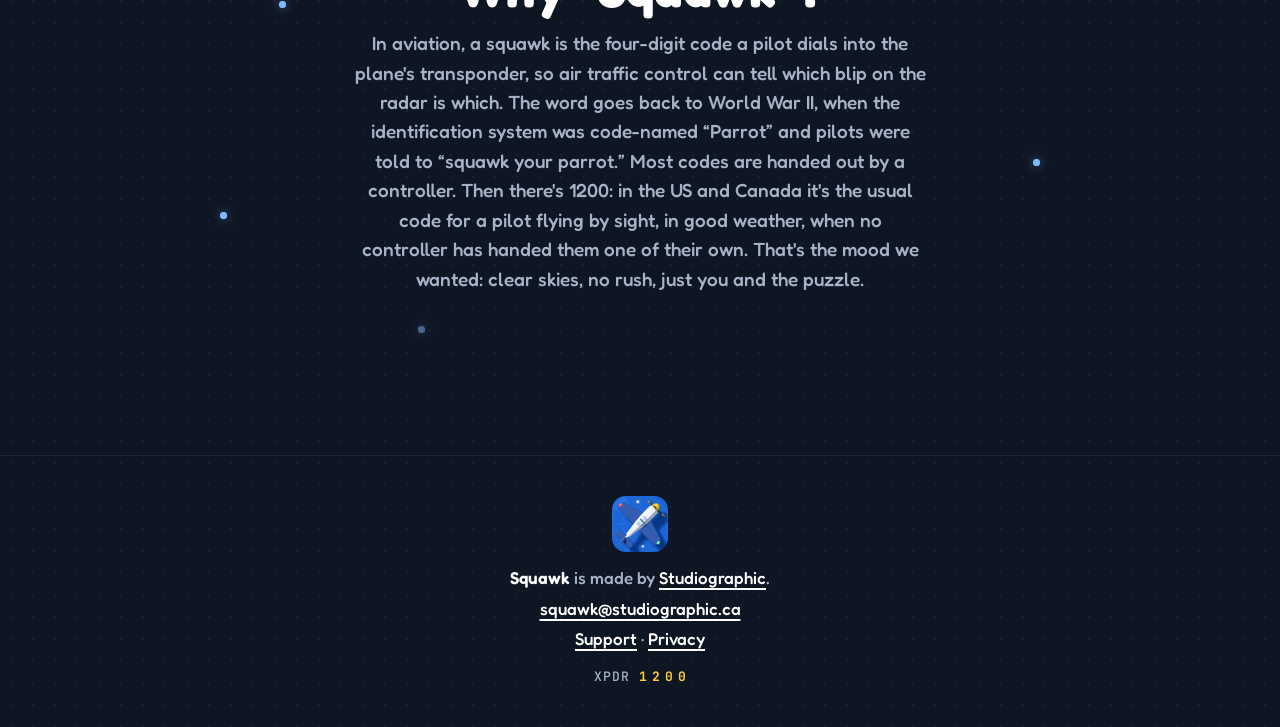
==== commit db98a5d8: "Screenshots from the 50-level build - Storm shot is level 50; passport shows 25 of 50 - Cache-bustin" ====
--- a/index.html
+++ b/index.html
@@ -132,15 +132,15 @@
     <p class="screens-lede">Six tiers of airspace, from a tiny 4×4 tower to a 6×7 storm. Every landing gets a boarding pass, every level a visa, and stars unlock new planes and skies in the Hangar.</p>
     <ul>
       <li>
-        <img src="media/03_storm.jpg" width="600" height="1290" loading="lazy" alt="Level 57, Storm, a full 6 by 7 board with every path shown in green">
+        <img src="media/03_storm.jpg?v=2" width="600" height="1290" loading="lazy" alt="Level 50, Storm, a full 6 by 7 board with every path shown in green">
         <p>Storm, 6×7: the last airspace</p>
       </li>
       <li>
-        <img src="media/04_win.jpg" width="600" height="1290" loading="lazy" alt="A boarding pass stamped Arrived with three gold stars and a rank of S++">
+        <img src="media/04_win.jpg?v=2" width="600" height="1290" loading="lazy" alt="A boarding pass stamped Arrived with three gold stars and a rank of S++">
         <p>A boarding pass for every landing</p>
       </li>
       <li>
-        <img src="media/05_passport.jpg" width="600" height="1290" loading="lazy" alt="The passport open at the Corridor page, with visa stamps for the levels flown so far">
+        <img src="media/05_passport.jpg?v=2" width="600" height="1290" loading="lazy" alt="The passport open at the Corridor page, with visa stamps for the levels flown so far">
         <p>Fill your passport, one visa at a time</p>
       </li>
     </ul>
